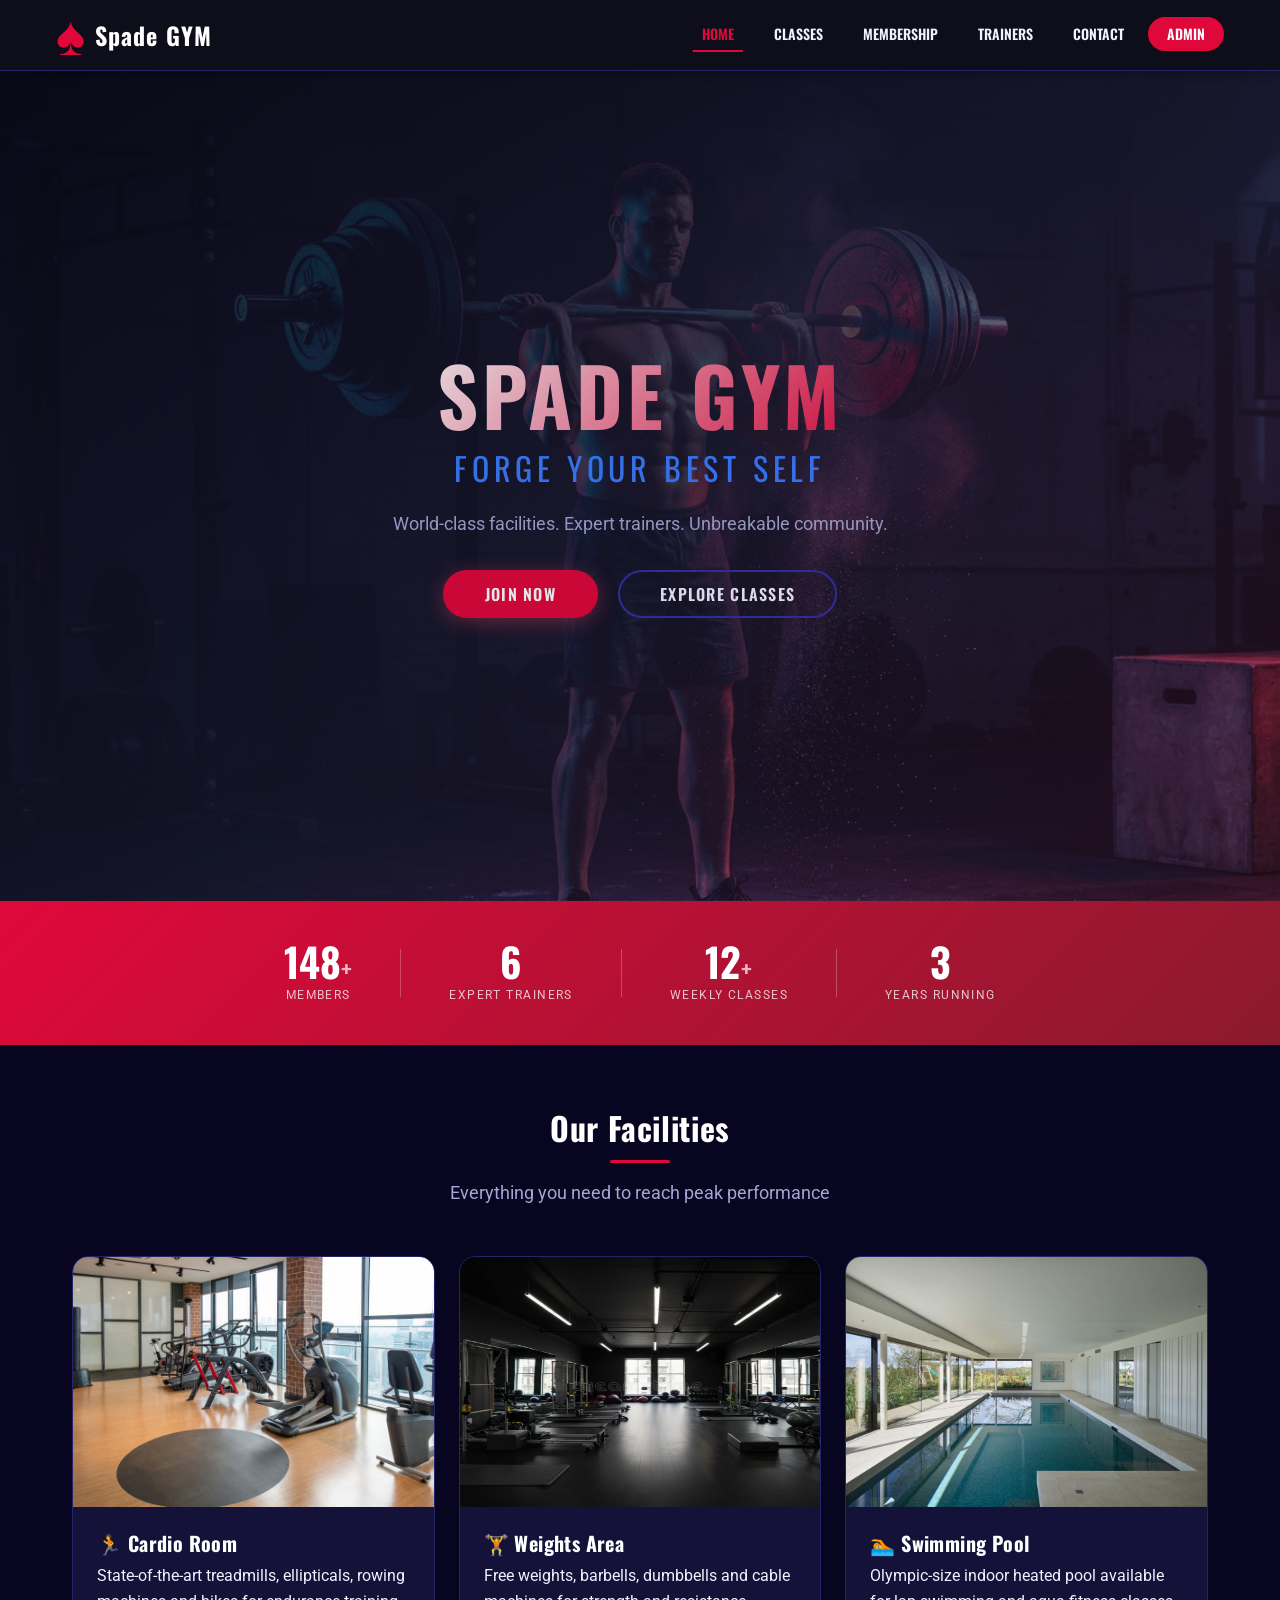
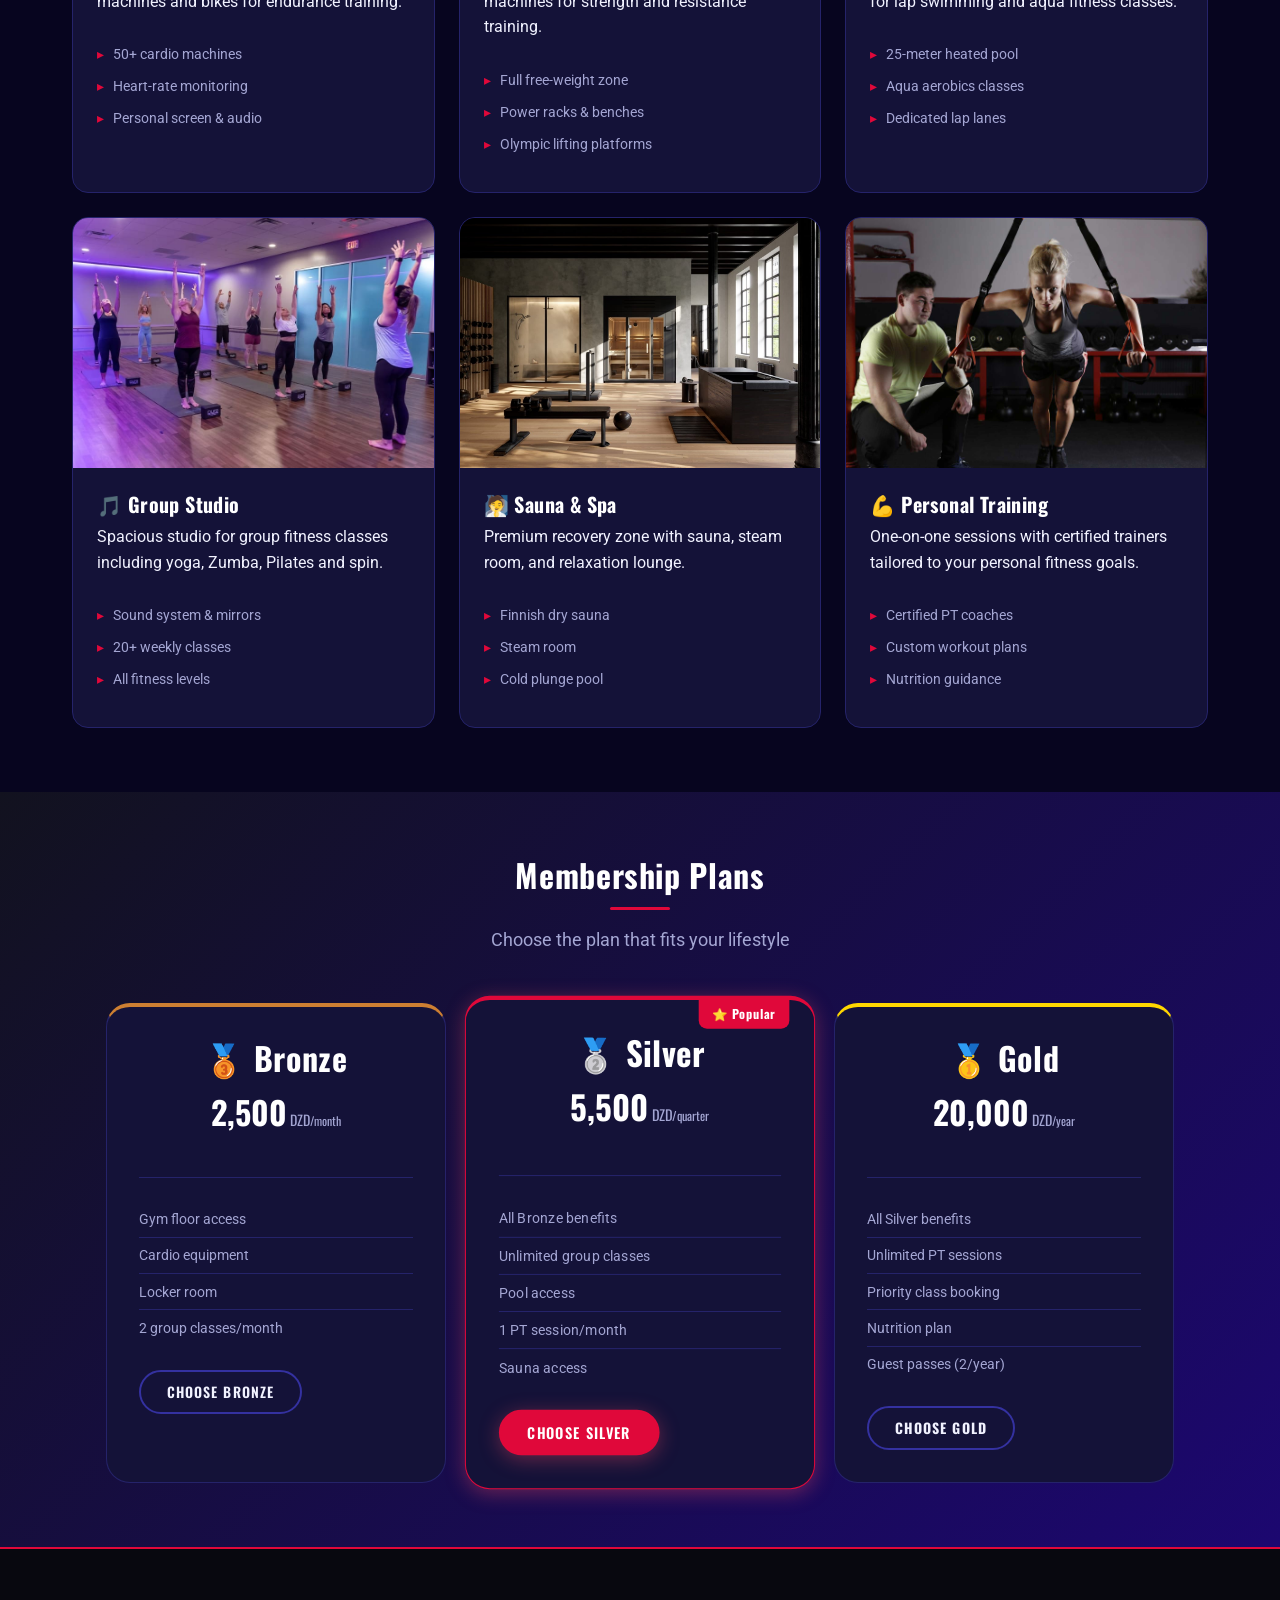
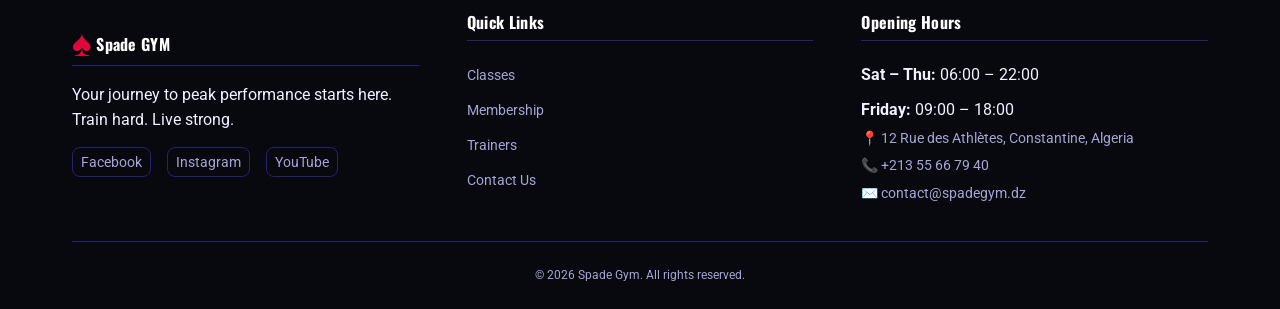
==== Spade Gym/index.html @ 7f44698b "Add files via upload" ====
<!DOCTYPE html>
<html lang="en">
<head>
  <meta charset="UTF-8" />
  <meta name="viewport" content="width=device-width, initial-scale=1.0" />
  <title>Spade Gym — Forge Your Best Self</title>
  <link rel="stylesheet" href="styles.css" />
  <link rel="preconnect" href="https://fonts.googleapis.com" />
  <link href="https://fonts.googleapis.com/css2?family=Oswald:wght@400;600;700&family=Roboto:wght@300;400;500&display=swap" rel="stylesheet" />
</head>
<body>

  <!-- ====== HEADER / NAVBAR ====== -->
  <header class="site-header">
    <nav class="navbar" aria-label="Main Navigation">
      <a href="index.html" class="nav-logo" id="namelogo">
        <span class="logo-icon" >	&#9824;</span> Spade GYM
      </a>
      <button class="hamburger" aria-label="Toggle menu" aria-expanded="false">
        <span></span><span></span><span></span>
      </button>
      <ul class="nav-links">
        <li><a href="index.html" class="nav-link active">Home</a></li>
        <li><a href="classes.html" class="nav-link">Classes</a></li>
        <li><a href="membership.html" class="nav-link">Membership</a></li>
        <li><a href="trainers.html" class="nav-link">Trainers</a></li>
        <li><a href="contact.html" class="nav-link">Contact</a></li>
        <li><a href="admin-login.html" class="nav-link nav-admin-btn">Admin</a></li>
      </ul>
    </nav>
  </header>

  <!-- ====== MAIN CONTENT ====== -->
  <main>

    <!-- HERO SECTION -->
    <section class="hero" aria-label="Hero Banner">
      <div class="hero-overlay"></div>
      <div class="hero-content">
        <h1 class="hero-title">Spade Gym</h1>
        <p class="hero-tagline">Forge Your Best Self</p>
        <p class="hero-sub">World-class facilities. Expert trainers. Unbreakable community.</p>
        <a href="membership.html" class="btn btn-accent btn-lg">Join Now</a>
        <a href="classes.html" class="btn btn-outline btn-lg">Explore Classes</a>
      </div>
    </section>

    <!-- STATS STRIP -->
    <section class="stats-strip" aria-label="Gym Statistics">
      <div class="stats-strip-inner">
        <div class="stat-pill"><span class="stat-num">148<span class="stat-plus">+</span></span><span class="stat-lbl">Members</span></div>
        <div class="stat-sep"></div>
        <div class="stat-pill"><span class="stat-num">6</span><span class="stat-lbl">Expert Trainers</span></div>
        <div class="stat-sep"></div>
        <div class="stat-pill"><span class="stat-num">12<span class="stat-plus">+</span></span><span class="stat-lbl">Weekly Classes</span></div>
        <div class="stat-sep"></div>
        <div class="stat-pill"><span class="stat-num">3</span><span class="stat-lbl">Years Running</span></div>
      </div>
    </section>

    <!-- FACILITIES SECTION -->
    <section class="section facilities-section" aria-labelledby="facilities-heading">
      <div class="container">
        <h2 id="facilities-heading" class="section-title">Our Facilities</h2>
        <p class="section-subtitle">Everything you need to reach peak performance</p>
        <div class="cards-grid">

          <article class="card facility-card">
            <figure class="card-img-wrap">
              <img src="imgs/cardio-room.jpg" alt="Cardio Room"  />
              <figcaption class="sr-only">Cardio Room</figcaption>
            </figure>   
            <div class="card-body">
              <h3 class="card-title">🏃 Cardio Room</h3>
              <p>State-of-the-art treadmills, ellipticals, rowing machines and bikes for endurance training.</p>
              <ul class="feature-list">
                <li>50+ cardio machines</li>
                <li>Heart-rate monitoring</li>
                <li>Personal screen &amp; audio</li>
              </ul>
            </div>
          </article>

          <article class="card facility-card">
            <figure class="card-img-wrap">
              <img src="imgs\weitgh-area.jpg" alt="Weights Area"  />
              <figcaption class="sr-only">Weights Area</figcaption>
            </figure>
            <div class="card-body">
              <h3 class="card-title">🏋️ Weights Area</h3>
              <p>Free weights, barbells, dumbbells and cable machines for strength and resistance training.</p>
              <ul class="feature-list">
                <li>Full free-weight zone</li>
                <li>Power racks &amp; benches</li>
                <li>Olympic lifting platforms</li>
              </ul>
            </div>
          </article>

          <article class="card facility-card">
            <figure class="card-img-wrap">
              <img src="imgs/swim-pool.jpg" alt="Swimming Pool"  />
              <figcaption class="sr-only">Swimming Pool</figcaption>
            </figure>
            <div class="card-body">
              <h3 class="card-title">🏊 Swimming Pool</h3>
              <p>Olympic-size indoor heated pool available for lap swimming and aqua fitness classes.</p>
              <ul class="feature-list">
                <li>25-meter heated pool</li>
                <li>Aqua aerobics classes</li>
                <li>Dedicated lap lanes</li>
              </ul>
            </div>
          </article>

          <article class="card facility-card">
            <figure class="card-img-wrap">
              <img src="imgs/group-studio.jpg" alt="Group Studio" />
              <figcaption class="sr-only">Group Studio</figcaption>
            </figure>
            <div class="card-body">
              <h3 class="card-title">🎵 Group Studio</h3>
              <p>Spacious studio for group fitness classes including yoga, Zumba, Pilates and spin.</p>
              <ul class="feature-list">
                <li>Sound system &amp; mirrors</li>
                <li>20+ weekly classes</li>
                <li>All fitness levels</li>
              </ul>
            </div>
          </article>      

          <article class="card facility-card">
            <figure class="card-img-wrap">
              <img src="imgs\sauna-spac.jpg" alt="Sauna and Spa"  />
              <figcaption class="sr-only">Sauna and Spa</figcaption>
            </figure>
            <div class="card-body">
              <h3 class="card-title">🧖 Sauna &amp; Spa</h3>
              <p>Premium recovery zone with sauna, steam room, and relaxation lounge.</p>
              <ul class="feature-list">
                <li>Finnish dry sauna</li>
                <li>Steam room</li>
                <li>Cold plunge pool</li>
              </ul>
            </div>
          </article>

          <article class="card facility-card">
            <figure class="card-img-wrap">
              <img src="imgs\personal-teaner.jpg" alt="Personal Training"  />
              <figcaption class="sr-only">Personal Training</figcaption>
            </figure>
            <div class="card-body">
              <h3 class="card-title">💪 Personal Training</h3>
              <p>One-on-one sessions with certified trainers tailored to your personal fitness goals.</p>
              <ul class="feature-list">
                <li>Certified PT coaches</li>
                <li>Custom workout plans</li>
                <li>Nutrition guidance</li>
              </ul>
            </div>
          </article>

        </div>
      </div>
    </section>

    <!-- MEMBERSHIP HIGHLIGHTS SECTION -->
    <section class="section membership-preview-section" aria-labelledby="plans-heading">
      <div class="container">
        <h2 id="plans-heading" class="section-title">Membership Plans</h2>
        <p class="section-subtitle">Choose the plan that fits your lifestyle</p>
        <div class="plans-grid">

          <article class="card plan-card plan-bronze">
            <div class="plan-header">
              <h3>🥉 Bronze</h3>
              <p class="plan-price"><span class="price-amount">2,500</span> DZD<span class="price-period">/month</span></p>
            </div>
            <ul class="plan-features">
              <li>Gym floor access</li>
              <li>Cardio equipment</li>
              <li>Locker room</li>
              <li>2 group classes/month</li>
            </ul>
            <a href="membership.html" class="btn btn-outline">Choose Bronze</a>
          </article>

          <article class="card plan-card plan-silver plan-recommended">
            <span class="recommended-badge">⭐ Popular</span>
            <div class="plan-header">
              <h3>🥈 Silver</h3>
              <p class="plan-price"><span class="price-amount">5,500</span> DZD<span class="price-period">/quarter</span></p>
            </div>
            <ul class="plan-features">
              <li>All Bronze benefits</li>
              <li>Unlimited group classes</li>
              <li>Pool access</li>
              <li>1 PT session/month</li>
              <li>Sauna access</li>
            </ul>
            <a href="membership.html" class="btn btn-accent">Choose Silver</a>
          </article>

          <article class="card plan-card plan-gold">
            <div class="plan-header">
              <h3>🥇 Gold</h3>
              <p class="plan-price"><span class="price-amount">20,000</span> DZD<span class="price-period">/year</span></p>
            </div>
            <ul class="plan-features">
              <li>All Silver benefits</li>
              <li>Unlimited PT sessions</li>
              <li>Priority class booking</li>
              <li>Nutrition plan</li>
              <li>Guest passes (2/year)</li>
            </ul>
            <a href="membership.html" class="btn btn-gold">Choose Gold</a>
          </article>

        </div>
      </div>
    </section>

  </main>

  <!-- ====== FOOTER ====== -->
  <footer class="site-footer">
    <div class="container">
      <div class="footer-grid">

        <div class="footer-col">
          <h4 class="footer-heading"><span class="logo-icon" id="footer-logo">	&#9824;</span> Spade GYM</h4>
          <p>Your journey to peak performance starts here. Train hard. Live strong.</p>
          <ul class="social-links">
            <li><a href="https://www.facebook.com/" >Facebook</a></li>
            <li><a href="https://www.instagram.com/">Instagram</a></li>
            <li><a href="https://www.youtube.com/" >YouTube</a></li>
          </ul>
        </div>

        <div class="footer-col">
          <h4 class="footer-heading">Quick Links</h4>
          <ul class="footer-links">
            <li><a href="classes.html">Classes</a></li>
            <li><a href="membership.html">Membership</a></li>
            <li><a href="trainers.html">Trainers</a></li>
            <li><a href="contact.html">Contact Us</a></li>
          </ul>
        </div>

        <div class="footer-col">
          <h4 class="footer-heading">Opening Hours</h4>
          <address>
            <ul class="hours-list">
              <li><strong>Sat – Thu:</strong> 06:00 – 22:00</li>
              <li><strong>Friday:</strong> 09:00 – 18:00</li>
            </ul>
              <p>📍 12 Rue des Athlètes, Constantine, Algeria</p>
              <p>📞 +213 55 66 79 40</p>
              <p>✉️ contact@spadegym.dz</p>
          </address>
        </div>

      </div>
      <div class="footer-bottom">
        <p>&copy; 2026 Spade Gym. All rights reserved. </p>
      </div>
    </div>
  </footer>

  <script src="nav.js"></script>
  
</body> 
</html>
---- Spade Gym/styles.css ----
/* ──────────────────────────────────────────────
   1. CSS CUSTOM PROPERTIES (Design System)
────────────────────────────────────────────── */
:root {
  /* Colors — Client Site */
  
  --primary:       #1C0770;   /* main gym identity */
  --accent:        #e0083a;   /* energy / action */
  --accent-2:      #3a7cff;   /* highlight / neon blue */
  --accent-hover:  #e01e55;

  --bg:            #07051f;
  --bg-alt:        #0e0b2f;

  --text:          #f1f2ff;
  --text-muted:    #a4a6d3;

  --card:          #141238;
  --card-hover:    #1b1950;

  --border:        #25236a;
  --border-light:  #3431a0;

  --white:         #ffffff;
  --black:         #000000;

  /* Colors — Admin Site */
  --admin-bg:            #f4f6fb;
  --admin-sidebar:       #0b017a;
  --admin-sidebar-hover: #1406a8;

  --admin-text:          #2a2f45;
  --admin-card:          #ffffff;

  --admin-border:        #e2e6f3;

  --admin-accent:        #3a6cff;   /* brand action */
  --admin-success:       #22c55e;
  --admin-danger:        #ef4444;
  --admin-warning:       #f59e0b;
  /* Typography */
  --font-heading:  'Oswald', sans-serif;
  --font-body:     'Roboto', sans-serif;

  --fs-xs:    0.75rem;    /* 12px */
  --fs-sm:    0.875rem;   /* 14px */
  --fs-base:  1rem;       /* 16px */
  --fs-md:    1.125rem;   /* 18px */
  --fs-lg:    1.25rem;    /* 20px */
  --fs-xl:    1.5rem;     /* 24px */
  --fs-2xl:   2rem;       /* 32px */
  --fs-3xl:   2.5rem;     /* 40px */
  --fs-4xl:   3.5rem;     /* 56px */
  --fs-hero:  5rem;       /* 80px */

  /* Spacing Scale (8px base) */
  --sp-1:  0.5rem;    /* 8px  */
  --sp-2:  1rem;      /* 16px */
  --sp-3:  1.5rem;    /* 24px */
  --sp-4:  2rem;      /* 32px */
  --sp-5:  3rem;      /* 48px */
  --sp-6:  4rem;      /* 64px */
  --sp-7:  5rem;      /* 80px */

  /* Layout */
  --max-width:        1200px;
  --navbar-height:    70px;
  --sidebar-width:    260px;
  --border-radius:    8px;
  --border-radius-lg: 16px;
  --border-radius-xl: 24px;
  --border-radius-full: 9999px;

  /* Shadows */
  --shadow-sm:  0 2px 8px rgba(0,0,0,0.3);
  --shadow-md:  0 4px 20px rgba(0,0,0,0.4);
  --shadow-lg:  0 8px 40px rgba(0,0,0,0.5);
  --shadow-accent: 0 4px 20px rgba(233,69,96,0.4);

  /* Transitions */
  --transition: all 0.3s ease;
  --transition-fast: all 0.15s ease;
}

/* ──────────────────────────────────────────────
   2. CSS RESET & BASE STYLES
────────────────────────────────────────────── */
*, *::before, *::after {
  box-sizing: border-box;
  margin: 0;
  padding: 0;
}

html {
  scroll-behavior: smooth;
  font-size: 16px;
}

body {
  font-family: var(--font-body);
  font-size: var(--fs-base);
  background-color: var(--bg);
  color: var(--text);
  line-height: 1.6;
  min-height: 100vh;
}

img {
  max-width: 100%;
  height: auto;
  display: block;
}

a {
  color: var(--accent);
  text-decoration: none;
  transition: var(--transition-fast);
}

a:hover {
  color: var(--accent-hover);
}

#namelogo:hover{
  color: var(--text);
}

ul {
  list-style: none;
}

h1, h2, h3, h4, h5, h6 {
  font-family: var(--font-heading);
  font-weight: 700;
  line-height: 1.2;
  color: var(--white);
  letter-spacing: 0.02em;
}

h1 { font-size: var(--fs-3xl); }
h2 { font-size: var(--fs-2xl); }
h3 { font-size: var(--fs-xl); }
h4 { font-size: var(--fs-lg); }

p {
  margin-bottom: var(--sp-2);
  color: var(--text);
}

.sr-only {
  position: absolute;
  width: 1px;
  height: 1px;
  padding: 0;
  margin: -1px;
  overflow: hidden;
  clip: rect(0,0,0,0);
  white-space: nowrap;
  border-width: 0;
}

/* ──────────────────────────────────────────────
   3. LAYOUT UTILITIES
────────────────────────────────────────────── */
.container {
  width: 100%;
  max-width: var(--max-width);
  margin: 0 auto;
  padding: 0 var(--sp-2);
}

.section {
  padding: var(--sp-6) 0;
}

.section-title {
  font-size: var(--fs-2xl);
  text-align: center;
  margin-bottom: var(--sp-2);
  position: relative;
  padding-bottom: var(--sp-2);
}

.section-title::after {
  content: '';
  position: absolute;
  bottom: 0;
  left: 50%;
  transform: translateX(-50%);
  width: 60px;
  height: 3px;
  background: var(--accent);
  border-radius: var(--border-radius-full);
}

.section-subtitle {
  text-align: center;
  color: var(--text-muted);
  font-size: var(--fs-md);
  margin-bottom: var(--sp-5);
}

/* 3-column grid → 2 tablet → 1 mobile */
.cards-grid {
  display: grid;
  grid-template-columns: repeat(3, 1fr);
  gap: var(--sp-3);
}

.plans-grid {
  display: flex;
  gap: var(--sp-3);
  justify-content: center;
  flex-wrap: wrap;
  align-items: stretch;
}

/* ──────────────────────────────────────────────
   4. NAVIGATION / HEADER
────────────────────────────────────────────── */
.site-header {
  position: sticky;
  top: 0;
  z-index: 1000;
  background: rgba(15, 15, 26, 0.97);
  backdrop-filter: blur(10px);
  border-bottom: 1px solid var(--border);
  box-shadow: var(--shadow-sm);
}

.navbar {
  display: flex;
  align-items: center;
  justify-content: space-between;
  height: var(--navbar-height);
  max-width: var(--max-width);
  margin: 0 auto;
  padding: 0 var(--sp-2);
}

.nav-logo {
  font-family: var(--font-heading);
  font-size: var(--fs-xl);
  font-weight: 700;
  color: var(--white);
  letter-spacing: 0.05em;
  display: flex;
  align-items: center;
  gap: var(--sp-1);
}


.logo-icon {
  color: var(--accent);
  font-size: 2.3em;
  position: relative;
  top: -5px;
}

#footer-logo {
  color: var(--accent);
  font-size: 2.3em;
  position: relative;
  top: +5px
}

.nav-links {
  display: flex;
  align-items: center;
  gap: var(--sp-1);
}

.nav-link {
  color: var(--text);
  font-family: var(--font-heading);
  font-size: var(--fs-sm);
  font-weight: 600;
  gap: 0.08em;
  text-transform: uppercase;
  padding: var(--sp-1) var(--sp-2);
  border-radius: var(--border-radius);
  position: relative;
  transition: var(--transition);
}

.nav-link::after {
  content: '';
  position: absolute;
  bottom: 0;
  left: 50%;
  transform: translateX(-50%);
  width: 0;
  height: 2px;
  background: var(--accent);
  transition: width 0.3s ease;
  border-radius: var(--border-radius-full);
}

.nav-link:hover,
.nav-link.active {
  color: var(--accent);
}

.nav-link:hover::after,
.nav-link.active::after {
  width: 80%;
}

.nav-admin-btn {
  background: var(--accent);
  color: var(--white) !important;
  border-radius: var(--border-radius-full);
  padding: 0.4rem 1.2rem;
}

.nav-admin-btn:hover {
  background: var(--accent-hover);
  color: var(--white) !important;
}

.nav-admin-btn::after { display: none; }

/* Hamburger (mobile) */
.hamburger {
  display: none;
  flex-direction: column;
  gap: 5px;
  background: none;
  border: none;
  cursor: pointer;
  padding: var(--sp-1);
}

.hamburger span {
  display: block;
  width: 24px;
  height: 2px;
  background: var(--white);
  border-radius: 2px;
  transition: var(--transition);
}

/* ──────────────────────────────────────────────
   5. BUTTONS
────────────────────────────────────────────── */
.btn {
  display: inline-block;
  font-family: var(--font-heading);
  font-size: var(--fs-sm);
  font-weight: 600;
  letter-spacing: 0.08em;
  text-transform: uppercase;
  padding: 0.6rem 1.6rem;
  border-radius: var(--border-radius-full);
  border: 2px solid transparent;
  cursor: pointer;
  transition: var(--transition);
  text-align: center;
  min-height: 44px;
  line-height: 1;
  display: inline-flex;
  align-items: center;
  justify-content: center;
}

.btn-lg { padding: 0.85rem 2.5rem; font-size: var(--fs-base); }
.btn-sm { padding: 0.4rem 1rem; font-size: var(--fs-xs); min-height: 36px; }
.btn-xs { padding: 0.25rem 0.75rem; font-size: var(--fs-xs); min-height: 30px; }
.btn-full { width: 100%; }

.btn-accent {
  background: var(--accent);
  color: var(--white);
  border-color: var(--accent);
  box-shadow: var(--shadow-accent);
}
.btn-accent:hover {
  background: var(--accent-hover);
  border-color: var(--accent-hover);
  transform: translateY(-2px);
  box-shadow: 0 6px 24px rgba(233,69,96,0.5);
  color: var(--white);
}

.btn-outline {
  background: transparent;
  color: var(--text);
  border-color: var(--border-light);
}
.btn-outline:hover {
  border-color: var(--accent);
  color: var(--accent);
  transform: translateY(-2px);
}

.btn-gold {
  background: transparent;
  color: var(--text);
  border-color: var(--border-light);
  font-weight: 700;
}
.btn-gold:hover {
  border-color: var(--accent);
  color: var(--accent);
  transform: translateY(-2px);
}

/* ──────────────────────────────────────────────
   6. HERO SECTION
────────────────────────────────────────────── */
.hero {
  position: relative;
  min-height: calc(100vh - var(--navbar-height));
  display: flex;
  align-items: center;
  justify-content: center;
  text-align: center;
  overflow: hidden;
  background-image: url('imgs/background-hero2.jpg');
  background-size: cover;
  background-position: center center;
  background-repeat: no-repeat;
  opacity: 0.9;
}

.hero-overlay {
  position: absolute;
  inset: 0;
  background: linear-gradient(
    135deg,
    rgba(10,10,21,0.92) 0%,
    rgba(26,26,46,0.80) 50%,
    rgba(233,69,96,0.15) 100%
  );
  z-index: 1;
}

.hero-content {
  position: relative;
  z-index: 2;
  max-width: 800px;
  padding: var(--sp-4);
}

.hero-title {
  font-size: var(--fs-hero);
  font-weight: 700;
  letter-spacing: 0.05em;
  text-transform: uppercase;
  background: linear-gradient(135deg, var(--white) 0%, var(--accent) 100%);
  -webkit-background-clip: text;
  -webkit-text-fill-color: transparent;
  background-clip: text;
  margin-bottom: var(--sp-1);
  line-height: 1;
}

.hero-tagline {
  font-family: var(--font-heading);
  font-size: var(--fs-2xl);
  color: var(--accent-2);
  letter-spacing: 0.15em;
  text-transform: uppercase;
  margin-bottom: var(--sp-2);
}

.hero-sub {
  font-size: var(--fs-md);
  color: var(--text-muted);
  margin-bottom: var(--sp-4);
}

.hero-content .btn {
  margin: 0 var(--sp-1);
}

/* ──────────────────────────────────────────────
   7. PAGE HERO (inner pages)
────────────────────────────────────────────── */
.page-hero {
  background: linear-gradient(135deg, var(--primary) 0%, #0d0d1f 100%);
  border-bottom: 2px solid var(--accent);
  padding: var(--sp-5) 0 var(--sp-4);
  text-align: center;
}

.page-hero h1 {
  font-size: var(--fs-3xl);
  color: var(--white);
  margin-bottom: var(--sp-2);
}

.page-hero p {
  font-size: var(--fs-md);
  color: var(--text-muted);
  max-width: 600px;
  margin: 0 auto;
}

/* ──────────────────────────────────────────────
   8. CARDS
────────────────────────────────────────────── */
.card {
  background: var(--card);
  border: 1px solid var(--border);
  border-radius: var(--border-radius-lg);
  overflow: hidden;
  transition: var(--transition);
}

.card:hover {
  transform: translateY(-6px);
  box-shadow: var(--shadow-lg);
  border-color: var(--accent);
}

.card-img-wrap {
  margin: 0;
  overflow: hidden;
}

.card-img-wrap img {
  width: 100%;
  transition: transform 0.4s ease;
  height: 250px;
  width: 500px;
}

.card:hover .card-img-wrap img {
  transform: scale(1.05);
}

.card-body {
  padding: var(--sp-3);
}

.card-title {
  font-size: var(--fs-lg);
  margin-bottom: var(--sp-1);
  color: var(--white);
}

/* ──────────────────────────────────────────────
   9. FEATURE LISTS
────────────────────────────────────────────── */
.feature-list {
  padding: var(--sp-1) 0;
}

.feature-list li {
  padding: 0.3rem 0;
  padding-left: var(--sp-2);
  position: relative;
  color: var(--text-muted);
  font-size: var(--fs-sm);
}

.feature-list li::before {
  content: '▸';
  color: var(--accent);
  position: absolute;
  left: 0;
}

/* ──────────────────────────────────────────────
   10. PLAN CARDS
────────────────────────────────────────────── */
.plan-card {
  flex: 1;
  min-width: 280px;
  max-width: 340px;
  padding: var(--sp-4);
  border-radius: var(--border-radius-xl);
  position: relative;
}

.plan-bronze { border-top: 4px solid #cd7f32; }
.plan-silver { border-top: 4px solid #aaa; }
.plan-gold   { border-top: 4px solid #ffd700; }

.plan-recommended {
  border-color: var(--accent);
  border-top: 4px solid var(--accent);
  transform: scale(1.03);
  box-shadow: var(--shadow-accent);
}

.recommended-badge {
  position: absolute;
  top: -1px;
  right: var(--sp-3);
  background: var(--accent);
  color: var(--white);
  font-size: var(--fs-xs);
  font-family: var(--font-heading);
  font-weight: 700;
  padding: 0.3rem 0.8rem;
  border-radius: 0 0 var(--border-radius) var(--border-radius);
  letter-spacing: 0.05em;
}

.plan-header {
  text-align: center;
  margin-bottom: var(--sp-3);
  padding-bottom: var(--sp-3);
  border-bottom: 1px solid var(--border);
}

.plan-header h3 {
  font-size: var(--fs-2xl);
  margin-bottom: var(--sp-1);
}

.plan-price {
  font-family: var(--font-heading);
  color: var(--text-muted);
  font-size: var(--fs-sm);
}

.price-amount {
  font-size: var(--fs-2xl);
  font-weight: 700;
  color: var(--white);
}

.price-period {
  font-size: var(--fs-xs);
}

.plan-features {
  margin-bottom: var(--sp-3);
}

.plan-features li {
  padding: 0.4rem 0;
  font-size: var(--fs-sm);
  border-bottom: 1px solid var(--border);
  color: var(--text-muted);
}

.plan-features li:last-child { border-bottom: none; }

.plan-details {
  display: grid;
  grid-template-columns: 1fr 2fr;
  gap: 0.4rem var(--sp-2);
  margin-bottom: var(--sp-3);
  font-size: var(--fs-sm);
}

.plan-details dt {
  color: var(--text-muted);
  font-weight: 500;
}

.plan-details dd {
  color: var(--text);
}

/* ──────────────────────────────────────────────
   11. BADGES
────────────────────────────────────────────── */
.badge {
  display: inline-block;
  padding: 0.2rem 0.7rem;
  border-radius: var(--border-radius-full);
  font-size: var(--fs-xs);
  font-family: var(--font-heading);
  font-weight: 600;
  letter-spacing: 0.05em;
  text-transform: uppercase;
}

.badge-beginner     { background: rgba(39,174,96,0.2); color: #27ae60; }
.badge-intermediate { background: rgba(243,156,18,0.2); color: #f39c12; }
.badge-advanced     { background: rgba(233,69,96,0.2); color: var(--accent); }
.badge-bronze       { background: rgba(205,127,50,0.2); color: #cd7f32; }
.badge-silver       { background: rgba(170,170,170,0.2); color: #aaa; }
.badge-gold         { background: rgba(245,166,35,0.2); color: var(--accent-2); }

/* ──────────────────────────────────────────────
   12. TABLES
────────────────────────────────────────────── */
.table-responsive {
  overflow-x: auto;
  border-radius: var(--border-radius);
  border: 1px solid var(--border);
}

.data-table {
  width: 100%;
  border-collapse: collapse;
  font-size: var(--fs-sm);
}

.data-table caption {
  caption-side: top;
  font-size: var(--fs-xs);
  color: var(--text-muted);
  text-align: left;
  padding: var(--sp-1) var(--sp-2);
  background: var(--bg-alt);
  border-bottom: 1px solid var(--border);
}

.data-table thead tr {
  background: var(--primary);
  border-bottom: 2px solid var(--accent);
}

.data-table th {
  padding: var(--sp-2);
  text-align: left;
  font-family: var(--font-heading);
  font-size: var(--fs-sm);
  color: var(--white);
  letter-spacing: 0.05em;
  white-space: nowrap;
}

.data-table td {
  padding: var(--sp-1) var(--sp-2);
  border-bottom: 1px solid var(--border);
  color: var(--text);
}

/* Striped rows */
.data-table tbody tr:nth-child(even) {
  background: var(--card);
}

/* Row hover */
.data-table tbody tr:hover {
  background: var(--card-hover);
  outline: 1px solid var(--accent);
}

.hours-table {
  font-size: var(--fs-sm);
}

/* ──────────────────────────────────────────────
   13. FORMS
────────────────────────────────────────────── */
.membership-form,
.contact-form,
.admin-form {
  display: flex;
  flex-direction: column;
  gap: var(--sp-3);
}

fieldset {
  border: 1px solid var(--border);
  border-radius: var(--border-radius-lg);
  padding: var(--sp-3);
  background: var(--card);
}

legend {
  font-family: var(--font-heading);
  font-size: var(--fs-base);
  font-weight: 600;
  color: var(--accent);
  padding: 0 var(--sp-1);
  letter-spacing: 0.05em;
  text-transform: uppercase;
}

.form-row {
  display: grid;
  grid-template-columns: 1fr 1fr;
  gap: var(--sp-2);
}

.form-group {
  display: flex;
  flex-direction: column;
  gap: 0.4rem;
}

label {
  font-size: var(--fs-sm);
  font-weight: 500;
  color: var(--text);
}

.required { color: var(--accent); }

input[type="text"],
input[type="email"],
input[type="tel"],
input[type="date"],
input[type="password"],
input[type="number"],
select,
textarea {
  width: 100%;
  padding: 0.75rem 1rem;
  background: var(--bg);
  border: 1px solid var(--border-light);
  border-radius: var(--border-radius);
  color: var(--text);
  font-family: var(--font-body);
  font-size: var(--fs-sm);
  transition: var(--transition);
  min-height: 44px;
}

input::placeholder,
textarea::placeholder {
  color: var(--text-muted);
}

input:focus,
select:focus,
textarea:focus {
  outline: none;
  border-color: var(--accent);
  box-shadow: 0 0 0 3px rgba(233,69,96,0.2);
  background: var(--card);
}

input:disabled,
select:disabled,
button:disabled {
  opacity: 0.5;
  cursor: not-allowed;
}

textarea {
  resize: vertical;
  min-height: 120px;
}

select {
  cursor: pointer;
  appearance: none;
  background-image: url("data:image/svg+xml,%3Csvg xmlns='http://www.w3.org/2000/svg' width='12' height='12' viewBox='0 0 12 12'%3E%3Cpath fill='%23e0e0e0' d='M6 8L1 3h10z'/%3E%3C/svg%3E");
  background-repeat: no-repeat;
  background-position: right 1rem center;
  padding-right: 2.5rem;
}

/* Radio buttons */
.radio-group {
  display: flex;
  flex-direction: column;
  gap: var(--sp-1);
}

.radio-label {
  display: flex;
  align-items: center;
  gap: var(--sp-2);
  cursor: pointer;
  padding: var(--sp-2);
  border: 1px solid var(--border);
  border-radius: var(--border-radius);
  transition: var(--transition);
  font-size: var(--fs-sm);
}

.radio-label:hover {
  border-color: var(--accent);
  background: rgba(233,69,96,0.05);
}

.radio-label input[type="radio"] {
  width: 18px;
  height: 18px;
  accent-color: var(--accent);
  min-height: unset;
}

/* Checkboxes */
.checkbox-group { }

.checkbox-label {
  display: flex;
  align-items: center;
  gap: var(--sp-2);
  cursor: pointer;
  font-size: var(--fs-sm);
}

.checkbox-label input[type="checkbox"] {
  width: 18px;
  height: 18px;
  accent-color: var(--accent);
  min-height: unset;
  flex-shrink: 0;
}

.form-submit {
  display: flex;
  gap: var(--sp-2);
  flex-wrap: wrap;
}

/* ──────────────────────────────────────────────
   14. FILTER BAR
────────────────────────────────────────────── */
.filter-section {
  padding: var(--sp-3) 0;
  background: var(--bg-alt);
  border-bottom: 1px solid var(--border);
}

.filter-bar {
  display: flex;
  flex-direction: column;
  gap: var(--sp-2);
}

.filter-note {
  color: var(--text-muted);
  font-size: var(--fs-sm);
  font-style: italic;
}

.filter-placeholder-controls {
  display: flex;
  gap: var(--sp-1);
  flex-wrap: wrap;
  align-items: center;
}

.filter-placeholder-controls select {
  min-width: 160px;
  min-height: 36px;
  padding: 0.3rem 0.8rem;
}

/* ──────────────────────────────────────────────
   15. TRAINER CARDS
────────────────────────────────────────────── */
.trainers-grid {
  grid-template-columns: repeat(3, 1fr);
}

.trainer-card {
  text-align: center;
}

.trainer-link {
  display: block;
  color: inherit;
  padding: var(--sp-3);
}

.trainer-link:hover { color: inherit; }

.trainer-figure {
  margin: 0 auto var(--sp-2);
  display: inline-block;
}

.trainer-photo {
  width: 130px;
  height: 130px;
  border-radius: 50%;
  object-fit: cover;
  border: 3px solid var(--accent);
  margin: 0 auto;
  transition: var(--transition);
}

.trainer-card:hover .trainer-photo {
  border-color: var(--accent-2);
  transform: scale(1.05);
}

.trainer-name {
  font-family: var(--font-heading);
  font-size: var(--fs-lg);
  color: var(--white);
  margin-top: var(--sp-1);
}

.trainer-specialty {
  color: var(--accent);
  font-weight: 500;
  font-size: var(--fs-sm);
  margin-bottom: 0.3rem;
}

.trainer-exp {
  color: var(--text-muted);
  font-size: var(--fs-xs);
  margin-bottom: var(--sp-1);
}

.trainer-bio {
  font-size: var(--fs-sm);
  color: var(--text-muted);
  text-align: left;
  margin-bottom: var(--sp-1);
}

.trainer-contact {
  font-style: normal;
  margin-bottom: var(--sp-2);
}

.trainer-contact a {
  font-size: var(--fs-xs);
  color: var(--accent);
}

/* ──────────────────────────────────────────────
   16. RECRUITMENT BANNER
────────────────────────────────────────────── */
.work-with-us {
  background: linear-gradient(135deg, var(--primary), #0d0d1f);
}

.recruitment-banner {
  display: flex;
  gap: var(--sp-5);
  align-items: center;
  background: var(--card);
  border: 1px solid var(--border);
  border-radius: var(--border-radius-xl);
  overflow: hidden;
  padding: var(--sp-5);
}

.recruitment-text {
  flex: 1;
}

.recruitment-text h2 {
  margin-bottom: var(--sp-2);
}

.recruitment-text p {
  margin-bottom: var(--sp-3);
}

.recruitment-img {
  flex-shrink: 0;
  margin: 0;
  border-radius: var(--border-radius-lg);
  overflow: hidden;
}

/* ──────────────────────────────────────────────
   17. CONTACT PAGE
────────────────────────────────────────────── */
.contact-layout {
  display: grid;
  grid-template-columns: 1fr 1fr;
  gap: var(--sp-5);
  align-items: start;
}

.contact-form-col h3,
.contact-info-col h3 {
  font-size: var(--fs-xl);
  margin-bottom: var(--sp-3);
  padding-bottom: var(--sp-2);
  border-bottom: 2px solid var(--accent);
}

.contact-form {
  background: var(--card);
  border: 1px solid var(--border);
  border-radius: var(--border-radius-xl);
  padding: var(--sp-4);
}

.gym-address {
  font-style: normal;
  display: flex;
  flex-direction: column;
  gap: var(--sp-2);
  margin-bottom: var(--sp-3);
}

.contact-detail {
  display: flex;
  gap: var(--sp-2);
  align-items: flex-start;
}

.contact-icon {
  font-size: var(--fs-xl);
  flex-shrink: 0;
  width: 40px;
}

.contact-detail strong {
  display: block;
  font-size: var(--fs-sm);
  margin-bottom: 0.2rem;
  color: var(--accent);
}

.contact-detail p {
  margin: 0;
  font-size: var(--fs-sm);
  color: var(--text-muted);
}

.map-placeholder {
  position: relative;
  border-radius: var(--border-radius);
  overflow: hidden;
  border: 1px solid var(--border);
  margin-bottom: var(--sp-3);
  background: var(--card);
}

.map-placeholder iframe {
  width: 100%;
  height: 220px;
  border: 0;
  background: var(--card);
}

.map-note {
  text-align: center;
  font-size: var(--fs-xs);
  color: var(--text-muted);
  padding: var(--sp-1);
  background: var(--bg-alt);
  margin: 0;
}

.hours-section h4 {
  font-size: var(--fs-lg);
  margin-bottom: var(--sp-2);
}

/* ──────────────────────────────────────────────
   18. PAYMENT METHODS
────────────────────────────────────────────── */
.payment-section {
  background: var(--bg-alt);
  padding: var(--sp-5) 0;
}

.payment-methods {
  display: flex;
  justify-content: center;
  gap: var(--sp-4);
  flex-wrap: wrap;
}

.payment-methods figure {
  text-align: center;
  margin: 0;
}

.payment-methods img {
  border-radius: var(--border-radius);
  border: 1px solid var(--border);
  margin-bottom: var(--sp-1);
  transition: var(--transition);
}

.payment-methods img:hover {
  border-color: var(--accent);
  transform: translateY(-2px);
}

.payment-methods figcaption {
  font-size: var(--fs-xs);
  color: var(--text-muted);
}

#cib-card{
  zoom:4;
  height: 50px;
  width: 80px;;
}

/* ──────────────────────────────────────────────
   19. MEMBERSHIP PREVIEW (index.html)
────────────────────────────────────────────── */
.membership-preview-section {
  background: linear-gradient(135deg, #12121f 0%, var(--primary) 100%);
}

/* ──────────────────────────────────────────────
   20. ALERTS
────────────────────────────────────────────── */
.alert {
  padding: var(--sp-2) var(--sp-3);
  border-radius: var(--border-radius);
  font-size: var(--fs-sm);
  margin-bottom: var(--sp-2);
}

.alert-error {
  background: rgba(231,76,60,0.15);
  border: 1px solid rgba(231,76,60,0.4);
  color: #e74c3c;
}

.alert-success {
  background: rgba(39,174,96,0.15);
  border: 1px solid rgba(39,174,96,0.4);
  color: #27ae60;
}

/* ──────────────────────────────────────────────
   21. FOOTER
────────────────────────────────────────────── */
.site-footer {
  background: #08080f;
  border-top: 2px solid var(--accent);
  padding: var(--sp-6) 0 var(--sp-3);
}

.footer-grid {
  display: flex;
  gap: var(--sp-5);
  flex-wrap: wrap;
  margin-bottom: var(--sp-4);
}

.footer-col {
  flex: 1;
  min-width: 200px;
}

.footer-heading {
  font-size: var(--fs-base);
  color: var(--white);
  margin-bottom: var(--sp-2);
  padding-bottom: var(--sp-1);
  border-bottom: 1px solid var(--border);
}

.footer-links li,
.hours-list li {
  padding: 0.3rem 0;
}

.footer-links a {
  color: var(--text-muted);
  font-size: var(--fs-sm);
  transition: var(--transition-fast);
}

.footer-links a:hover {
  color: var(--accent);
  padding-left: var(--sp-1);
}

.social-links {
  display: flex;
  gap: var(--sp-2);
  margin-top: var(--sp-2);
}

.social-links a {
  color: var(--text-muted);
  font-size: var(--fs-sm);
  padding: 0.4rem var(--sp-1);
  border: 1px solid var(--border);
  border-radius: var(--border-radius);
  transition: var(--transition);
}

.social-links a:hover {
  border-color: var(--accent);
  color: var(--accent);
}

.footer-col address {
  font-style: normal;
}

.footer-col address p {
  font-size: var(--fs-sm);
  color: var(--text-muted);
  margin-bottom: 0.3rem;
}

.footer-bottom {
  text-align: center;
  padding-top: var(--sp-3);
  border-top: 1px solid var(--border);
}

.footer-bottom p {
  font-size: var(--fs-xs);
  color: var(--text-muted);
  margin: 0;
}

/* ── 22. STATS STRIP ─────────────────────────────────────── */
.stats-strip{
  background:linear-gradient(135deg,var(--accent) 0%,#8b1a2e 100%);
  padding:var(--sp-4) 0
}
.stats-strip-inner{
  max-width:var(--max-width);margin:0 auto;padding:0 var(--sp-3);
  display:flex;align-items:center;justify-content:center;gap:0;flex-wrap:wrap
}
.stat-pill{
  display:flex;flex-direction:column;align-items:center;
  padding:var(--sp-1) var(--sp-5)
}
.stat-num{
  font-family:var(--font-heading);font-size:var(--fs-3xl);
  font-weight:700;color:var(--white);line-height:1
}
.stat-plus{color:rgba(255,255,255,.7);font-size:var(--fs-xl)}
.stat-lbl{font-size:var(--fs-xs);color:rgba(255,255,255,.75);letter-spacing:.12em;text-transform:uppercase;margin-top:.3rem}
.stat-sep{width:1px;height:48px;background:rgba(255,255,255,.25);flex-shrink:0}

/* ──────────────────────────────────────────────
   23. ADMIN LOGIN PAGE
────────────────────────────────────────────── */
.admin-body {
  background: var(--admin-bg);
  color: var(--admin-text);
}

.admin-login-page {
  display: flex;
  align-items: center;
  justify-content: center;
  min-height: 100vh;
  background: linear-gradient(135deg, #0f0f1a 0%, #1a1a2e 100%);
}

.login-main {
  width: 100%;
  display: flex;
  align-items: center;
  justify-content: center;
  padding: var(--sp-3);
}

.login-card {
  background: var(--card);
  border: 1px solid var(--border);
  border-radius: var(--border-radius-xl);
  padding: var(--sp-5) var(--sp-5);
  width: 100%;
  max-width: 420px;
  box-shadow: var(--shadow-lg);
}

.login-logo {
  text-align: center;
  margin-bottom: var(--sp-4);
}

.login-subtitle {
  font-size: var(--fs-sm);
  color: var(--text-muted);
  margin-top: 0.5rem;
  margin-bottom: 0;
}

.login-form {
  display: flex;
  flex-direction: column;
  gap: var(--sp-2);
  margin-bottom: var(--sp-3);
}

.login-footer-links {
  display: flex;
  justify-content: space-between;
  font-size: var(--fs-xs);
  color: var(--text-muted);
}

.login-footer-links a {
  color: var(--text-muted);
  font-size: var(--fs-xs);
}

.login-footer-links a:hover { color: var(--accent); }

/* ──────────────────────────────────────────────
   24. ADMIN LAYOUT (dashboard, plans, classes)
────────────────────────────────────────────── */
.admin-layout {
  display: flex;
  min-height: 100vh;
  background: var(--admin-bg);
}

/* SIDEBAR */
.admin-sidebar {
  width: var(--sidebar-width);
  background: var(--admin-sidebar);
  color: var(--white);
  display: flex;
  flex-direction: column;
  position: fixed;
  top: 0;
  left: 0;
  height: 100vh;
  z-index: 900;
  overflow-y: auto;
  box-shadow: 2px 0 12px rgba(0,0,0,0.3);
  flex-shrink: 0;
}

.sidebar-header {
  display: flex;
  align-items: center;
  gap: var(--sp-1);
  padding: var(--sp-3) var(--sp-2);
  background: #161f2c;
  border-bottom: 1px solid rgba(255,255,255,0.1);
  flex-shrink: 0;
}

.sidebar-brand {
  font-family: var(--font-heading);
  font-size: var(--fs-xl);
  font-weight: 700;
  color: var(--white);
  letter-spacing: 0.05em;
}

.sidebar-label {
  background: var(--accent);
  color: var(--white);
  font-size: var(--fs-xs);
  padding: 0.15rem 0.5rem;
  border-radius: var(--border-radius-full);
  font-weight: 600;
  letter-spacing: 0.05em;
}

.sidebar-nav {
  flex: 1;
  padding: var(--sp-2) 0;
}

.sidebar-link {
  display: flex;
  align-items: center;
  justify-content: space-between;
  padding: 0.75rem var(--sp-3);
  color: rgba(255,255,255,0.7);
  font-size: var(--fs-sm);
  font-weight: 500;
  transition: var(--transition-fast);
  border-left: 3px solid transparent;
}

.sidebar-link:hover {
  background: var(--admin-sidebar-hover);
  color: var(--white);
  border-left-color: var(--accent);
}

.sidebar-link.active {
  background: var(--admin-sidebar-hover);
  color: var(--white);
  border-left-color: var(--accent);
  font-weight: 600;
}

.badge-count {
  background: var(--accent);
  color: var(--white);
  font-size: var(--fs-xs);
  padding: 0.1rem 0.5rem;
  border-radius: var(--border-radius-full);
  min-width: 20px;
  text-align: center;
}

.sidebar-footer {
  padding: var(--sp-2) 0;
  border-top: 1px solid rgba(255,255,255,0.1);
  flex-shrink: 0;
}

.sidebar-logout { color: rgba(231,76,60,0.8) !important; }
.sidebar-logout:hover { color: #e74c3c !important; background: rgba(231,76,60,0.1) !important; border-left-color: #e74c3c !important; }

/* ADMIN MAIN */
.admin-main {
  margin-left: var(--sidebar-width);
  flex: 1;
  min-height: 100vh;
  background: var(--admin-bg);
  overflow-x: hidden;
}

/* TOPBAR */
.admin-topbar {
  display: flex;
  align-items: center;
  gap: var(--sp-2);
  padding: 0 var(--sp-4);
  height: 64px;
  background: var(--admin-card);
  border-bottom: 1px solid var(--admin-border);
  position: sticky;
  top: 0;
  z-index: 800;
  box-shadow: var(--shadow-sm);
}

.admin-page-title {
  font-size: var(--fs-xl);
  color: var(--admin-text);
  flex: 1;
}

.admin-topbar-right {
  display: flex;
  align-items: center;
  gap: var(--sp-2);
}

.admin-user-info {
  font-size: var(--fs-sm);
  color: #5a6a7e;
  padding: 0.4rem var(--sp-2);
  background: var(--admin-bg);
  border-radius: var(--border-radius-full);
  border: 1px solid var(--admin-border);
}

.admin-menu-toggle {
  display: none;
  background: none;
  border: none;
  font-size: var(--fs-xl);
  cursor: pointer;
  color: var(--admin-text);
  min-height: 44px;
  min-width: 44px;
}

/* ADMIN SECTIONS */
.admin-section {
  padding: var(--sp-4);
}

.admin-section-title {
  font-size: var(--fs-lg);
  color: var(--admin-text);
  margin-bottom: var(--sp-3);
  font-family: var(--font-heading);
  font-weight: 600;
}

/* STATS CARDS */
.stats-grid {
  display: grid;
  grid-template-columns: repeat(4, 1fr);
  gap: var(--sp-2);
}

.stat-card {
  background: var(--admin-card);
  border-radius: var(--border-radius-lg);
  padding: var(--sp-3);
  border-top: 4px solid;
  box-shadow: 0 2px 8px rgba(0,0,0,0.08);
  display: flex;
  gap: var(--sp-2);
  align-items: center;
  transition: var(--transition);
}

.stat-card:hover {
  transform: translateY(-3px);
  box-shadow: 0 6px 20px rgba(0,0,0,0.12);
}

.stat-blue    { border-top-color: #3498db; }
.stat-green   { border-top-color: #27ae60; }
.stat-orange  { border-top-color: #f39c12; }
.stat-red     { border-top-color: #e74c3c; }

.stat-icon {
  font-size: var(--fs-2xl);
  flex-shrink: 0;
}

.stat-info {
  display: flex;
  flex-direction: column;
}

.stat-number {
  font-family: var(--font-heading);
  font-size: var(--fs-2xl);
  font-weight: 700;
  color: var(--admin-text);
  line-height: 1;
}

.stat-label {
  font-size: var(--fs-xs);
  color: #7f8c8d;
  margin-top: 0.3rem;
}

/* ADMIN CARDS */
.admin-card {
  background: var(--admin-card);
  border: 1px solid var(--admin-border);
  border-radius: var(--border-radius-lg);
  overflow: hidden;
  box-shadow: 0 2px 8px rgba(0,0,0,0.06);
}

.admin-card-header {
  display: flex;
  align-items: center;
  justify-content: space-between;
  padding: var(--sp-2) var(--sp-3);
  background: #f8f9fa;
  border-bottom: 1px solid var(--admin-border);
  font-weight: 600;
  color: var(--admin-text);
  font-size: var(--fs-sm);
}

/* ADMIN TABLE */
.admin-table {
  width: 100%;
  border-collapse: collapse;
  font-size: var(--fs-sm);
}

.admin-table thead tr {
  background: #2c3e50;
}

.admin-table th {
  padding: var(--sp-2) var(--sp-2);
  text-align: left;
  color: var(--white);
  font-family: var(--font-heading);
  font-size: var(--fs-xs);
  letter-spacing: 0.08em;
  text-transform: uppercase;
  font-weight: 600;
  white-space: nowrap;
}

.admin-table td {
  padding: var(--sp-1) var(--sp-2);
  border-bottom: 1px solid var(--admin-border);
  color: var(--admin-text);
}

.admin-table tbody tr:nth-child(even) {
  background: #f8f9fa;
}

.admin-table tbody tr:hover {
  background: #eef2ff;
}

/* ADMIN FORM */
.admin-form {
  padding: var(--sp-4);
}

.admin-form fieldset {
  border: 1px solid var(--admin-border);
  background: transparent;
}

.admin-form legend {
  color: var(--admin-accent);
}

.admin-form input,
.admin-form select,
.admin-form textarea {
  background: var(--white);
  border: 1px solid var(--admin-border);
  color: var(--admin-text);
}

.admin-form input:focus,
.admin-form select:focus,
.admin-form textarea:focus {
  border-color: var(--admin-accent);
  box-shadow: 0 0 0 3px rgba(52,152,219,0.2);
  background: var(--white);
}

.admin-form label {
  color: var(--admin-text);
}

/* Admin buttons */
.btn-edit {
  background: var(--admin-accent);
  color: var(--white);
  border: none;
  border-radius: var(--border-radius);
}

.btn-edit:hover {
  background: #2980b9;
  color: var(--white);
}

.btn-delete {
  background: var(--admin-danger);
  color: var(--white);
  border: none;
  border-radius: var(--border-radius);
}

.btn-delete:hover {
  background: #c0392b;
  color: var(--white);
}

.btn-outline-admin {
  background: transparent;
  color: var(--admin-text);
  border: 1px solid var(--admin-border);
  border-radius: var(--border-radius-full);
}

.btn-outline-admin:hover {
  border-color: var(--admin-accent);
  color: var(--admin-accent);
}


/* ================================================================
   RESPONSIVE DESIGN — MOBILE FIRST
   Breakpoints:
     Mobile  : < 768px    (default)
     Tablet  : 768px–1023px
     Desktop : ≥ 1024px
================================================================ */

/* ──────────────────────────────────────────────
   TABLET — 768px and up
────────────────────────────────────────────── */
@media (min-width: 768px) {

  h1 { font-size: var(--fs-3xl); }
  h2 { font-size: var(--fs-2xl); }

  .hero-title { font-size: var(--fs-hero); }

  .cards-grid {
    grid-template-columns: repeat(2, 1fr);
  }

  .trainers-grid {
    grid-template-columns: repeat(2, 1fr);
  }

  .plans-grid {
    flex-wrap: nowrap;
  }

  .stats-grid {
    grid-template-columns: repeat(2, 1fr);
  }

  .contact-layout {
    grid-template-columns: 1fr 1fr;
  }

  .footer-grid {
    flex-wrap: nowrap;
  }
  .admin-body input, .admin-body select  
  { background: white; 
    border: 1px solid var(--admin-border); 
    color: var(--admin-text); }
  .admin-body input:focus
  { border-color: var(--admin-accent); }
}

/* ──────────────────────────────────────────────
   DESKTOP — 1024px and up
────────────────────────────────────────────── */
@media (min-width: 1024px) {

  h1 { font-size: var(--fs-4xl); }
  h2 { font-size: var(--fs-3xl); }
  h3 { font-size: var(--fs-2xl); }

  .hero-title { font-size: var(--fs-hero); }

  .cards-grid {
    grid-template-columns: repeat(3, 1fr);
  }

  .trainers-grid {
    grid-template-columns: repeat(3, 1fr);
  }

  .stats-grid {
    grid-template-columns: repeat(4, 1fr);
  }

  .container {
    padding: 0 var(--sp-4);
  }
}

/* ──────────────────────────────────────────────
   MOBILE ONLY — below 768px
────────────────────────────────────────────── */
@media (max-width: 767px) {

  /* Nav */
  .hamburger {
    display: flex;
  }

  .nav-links {
    display: none;
    position: absolute;
    top: var(--navbar-height);
    left: 0;
    right: 0;
    flex-direction: column;
    background: rgba(10,10,20,0.98);
    border-top: 1px solid var(--border);
    padding: var(--sp-2) 0;
    z-index: 999;
    box-shadow: var(--shadow-md);
  }

  .nav-links.open {
    display: flex;
  }

  .nav-link {
    padding: var(--sp-2) var(--sp-3);
    border-radius: 0;
    font-size: var(--fs-base);
  }

  .nav-admin-btn {
    margin: var(--sp-1) var(--sp-3);
    border-radius: var(--border-radius-full);
  }

  /* Hero */
  .hero { min-height: 80vh; }
  .hero-title { font-size: 2.5rem; }
  .hero-tagline { font-size: var(--fs-lg); }
  .hero-content .btn { display: block; margin: var(--sp-1) auto; width: fit-content; }

  /* Sections */
  .section { padding: var(--sp-4) 0; }
  .cards-grid { grid-template-columns: 1fr; }
  .trainers-grid { grid-template-columns: 1fr; }

  /* Plans */
  .plans-grid { flex-direction: column; align-items: center; }
  .plan-card { max-width: 100%; min-width: unset; width: 100%; }
  .plan-recommended { transform: none; }

  /* Forms */
  .form-row { grid-template-columns: 1fr; }
  .form-submit { flex-direction: column; }

  /* Contact */
  .contact-layout { grid-template-columns: 1fr; }

  /* Recruitment */
  .recruitment-banner { flex-direction: column; padding: var(--sp-3); }
  .recruitment-img { display: none; }

  /* Stats */
  .stats-grid { grid-template-columns: 1fr; }

  /* Admin sidebar collapses to top on mobile */
  .admin-sidebar {
    width: 100%;
    height: auto;
    position: relative;
    flex-direction: row;
    flex-wrap: wrap;
    overflow: visible;
  }

  .sidebar-nav {
    display: none;
    width: 100%;
    background: var(--admin-sidebar);
  }

  .sidebar-nav.open {
    display: block;
  }

  .admin-main {
    margin-left: 0;
  }

  .admin-menu-toggle {
    display: block;
  }

  .admin-topbar {
    position: relative;
  }

  .footer-grid { flex-direction: column; gap: var(--sp-3); }
  .footer-col { min-width: unset; }
}
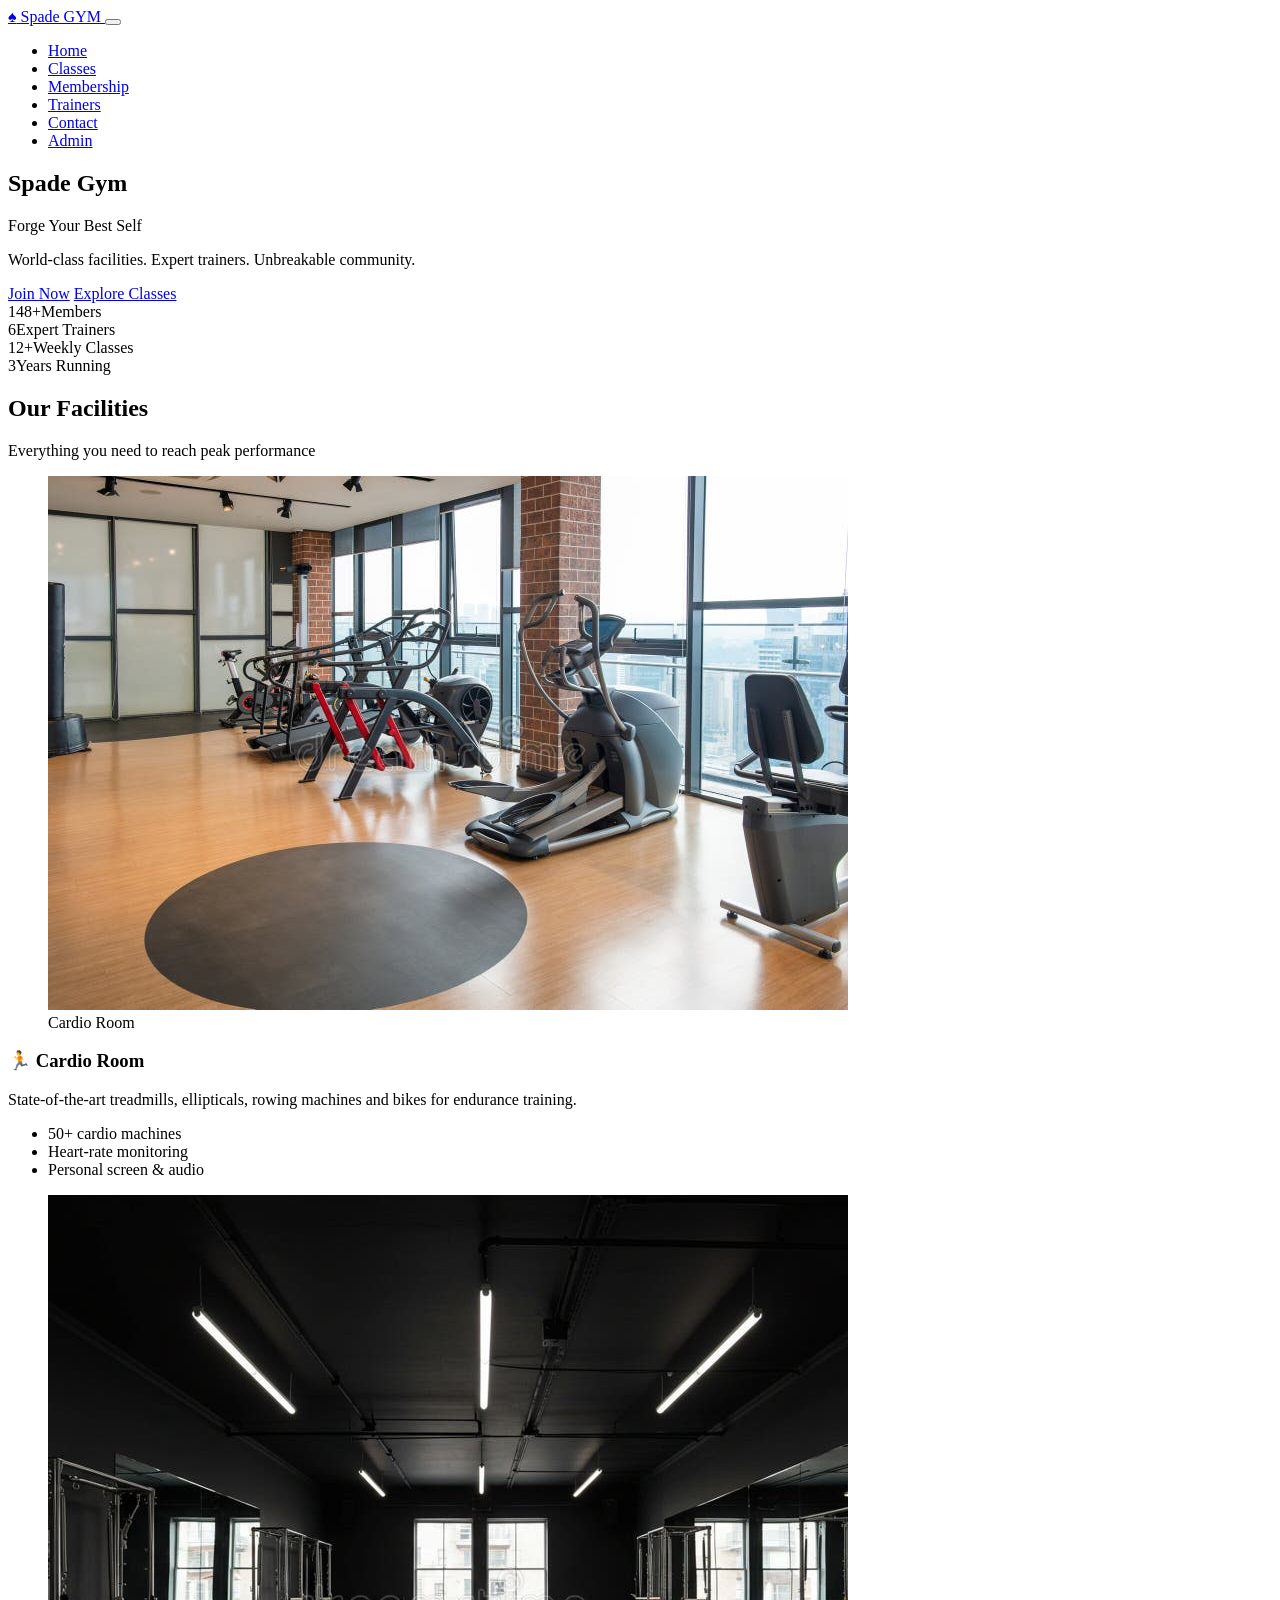
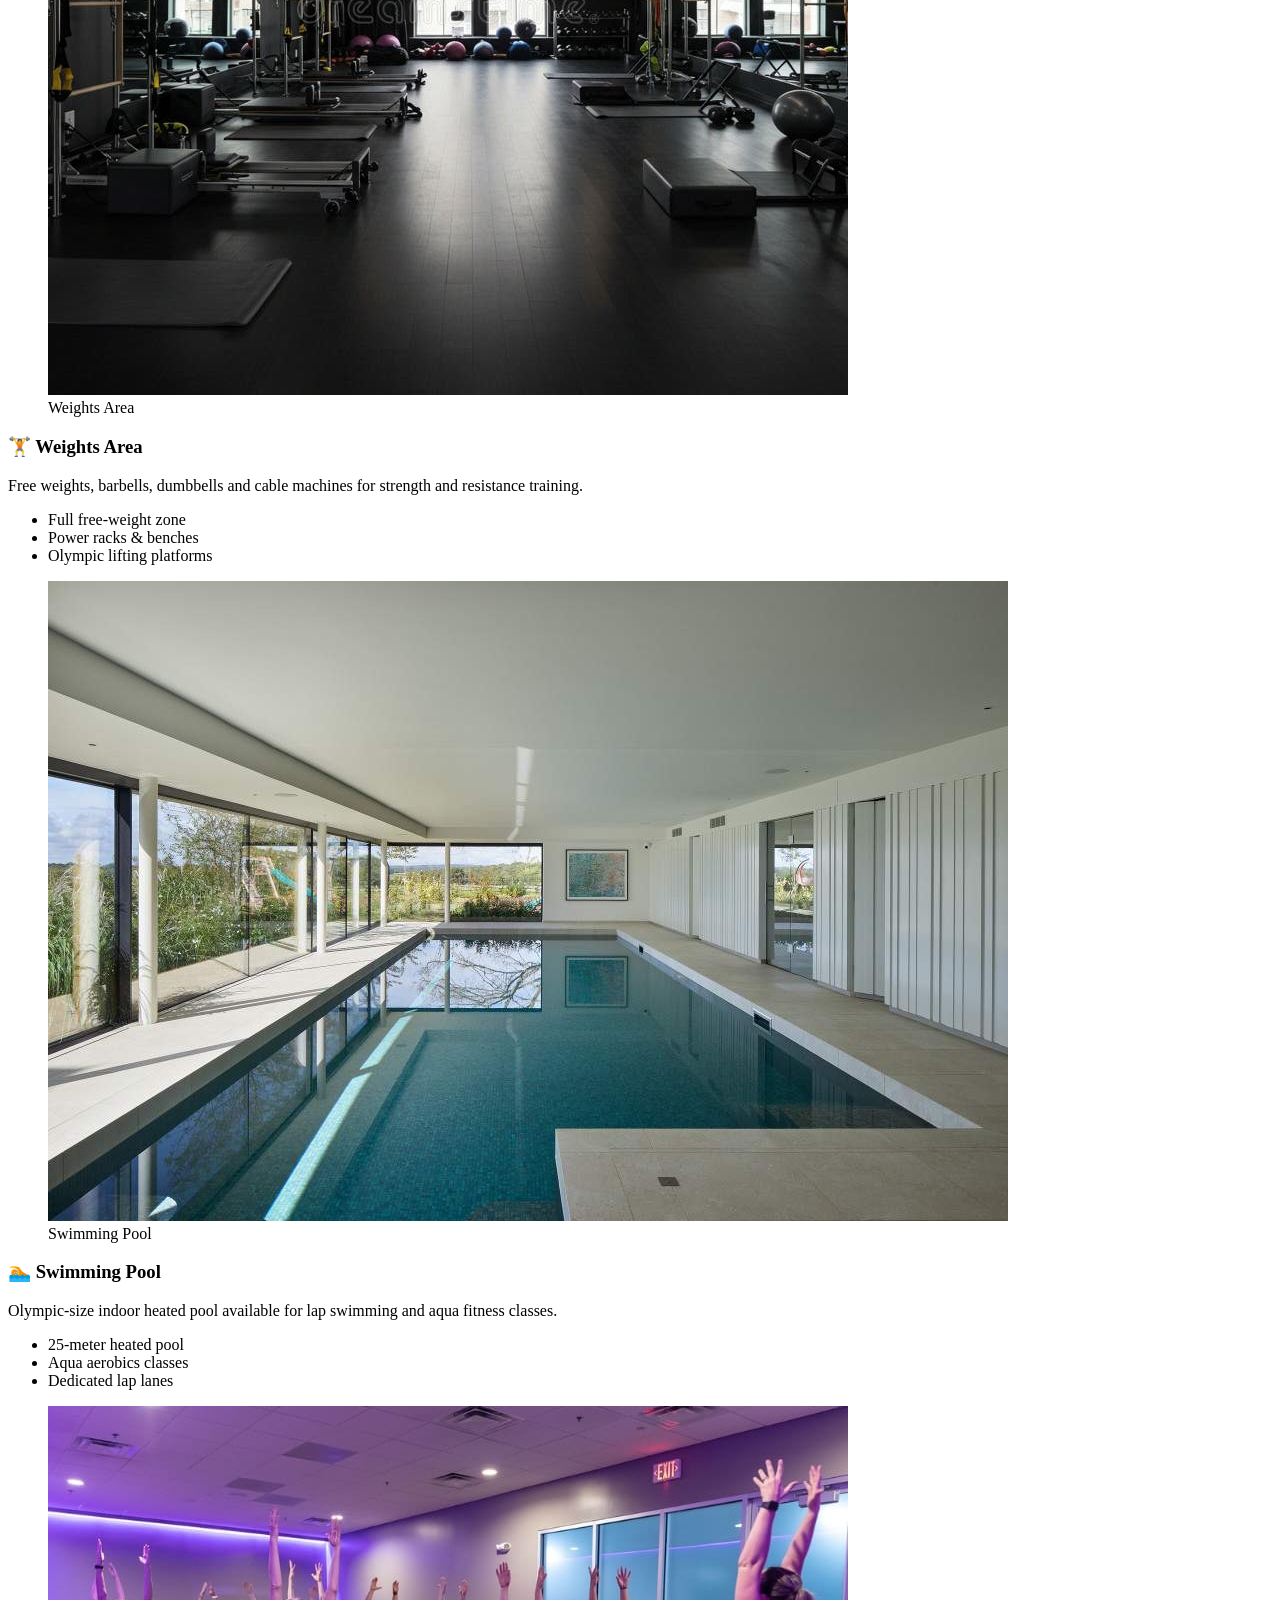
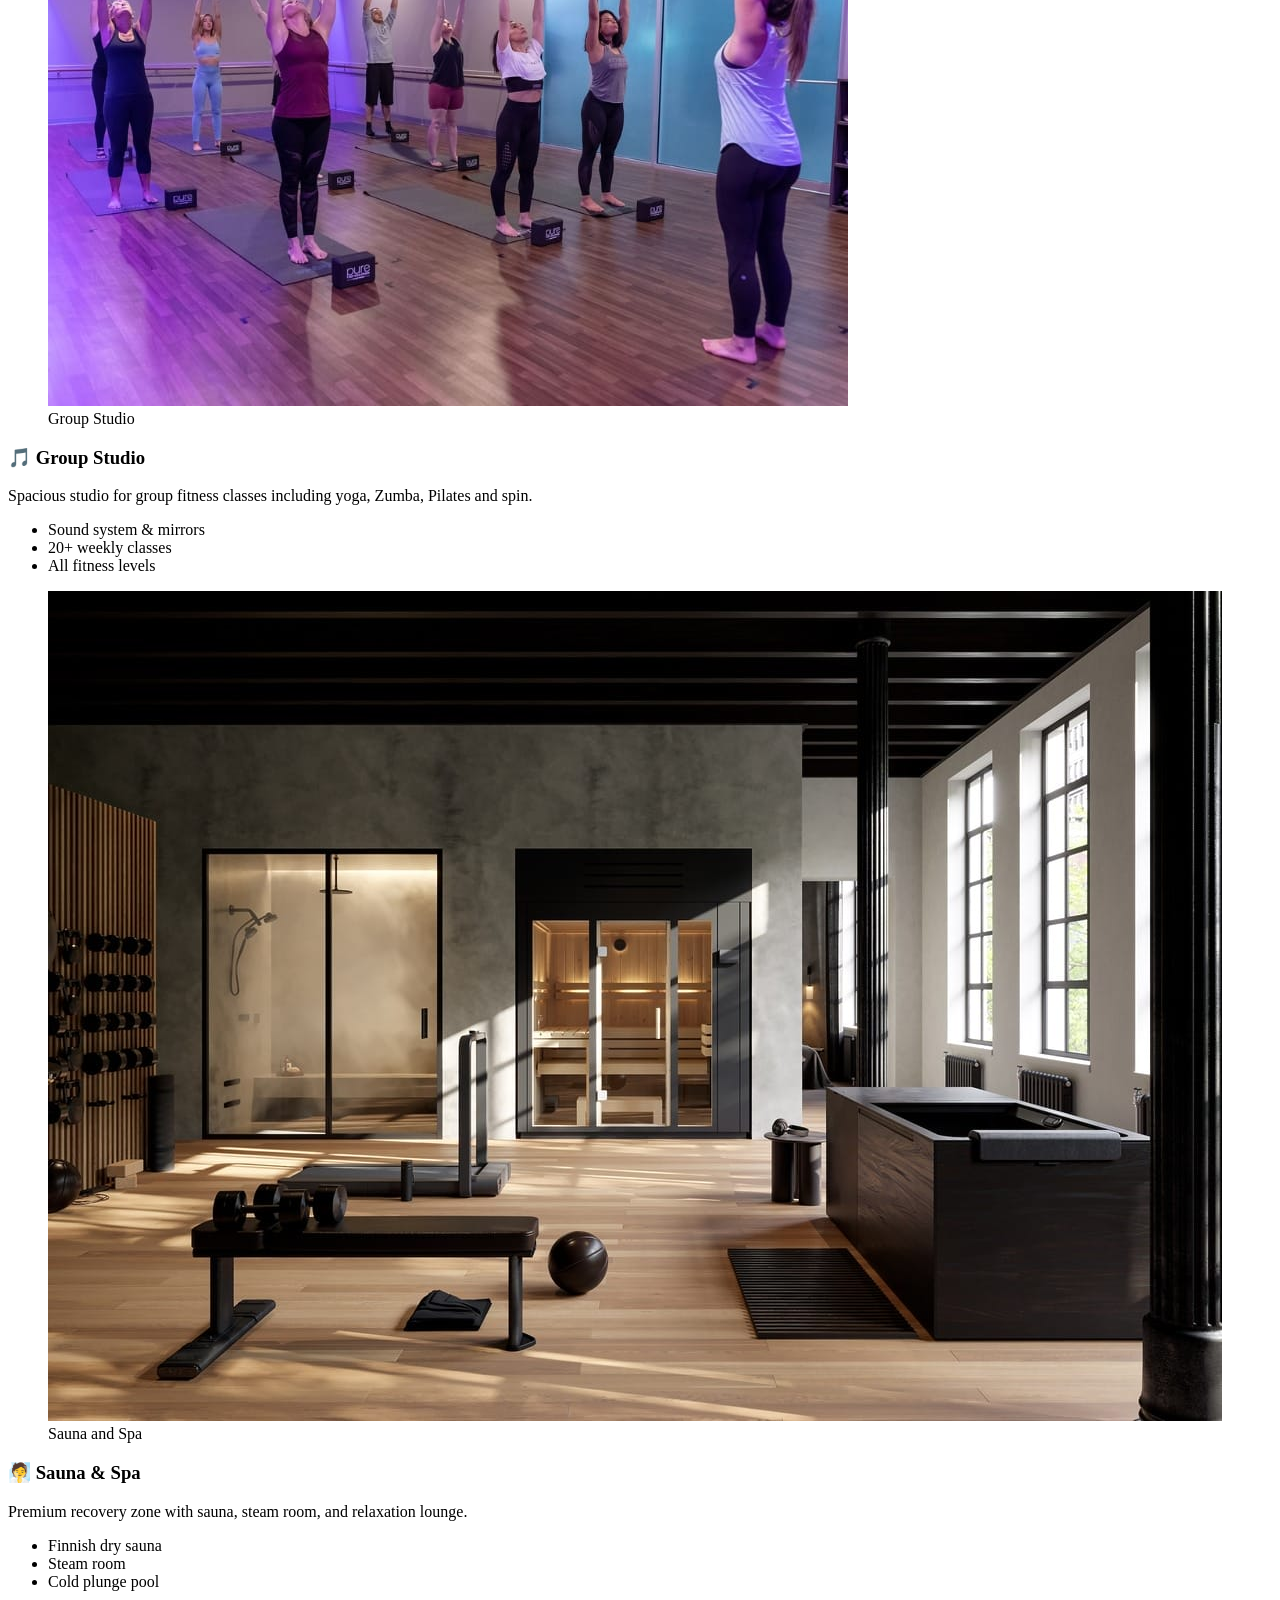
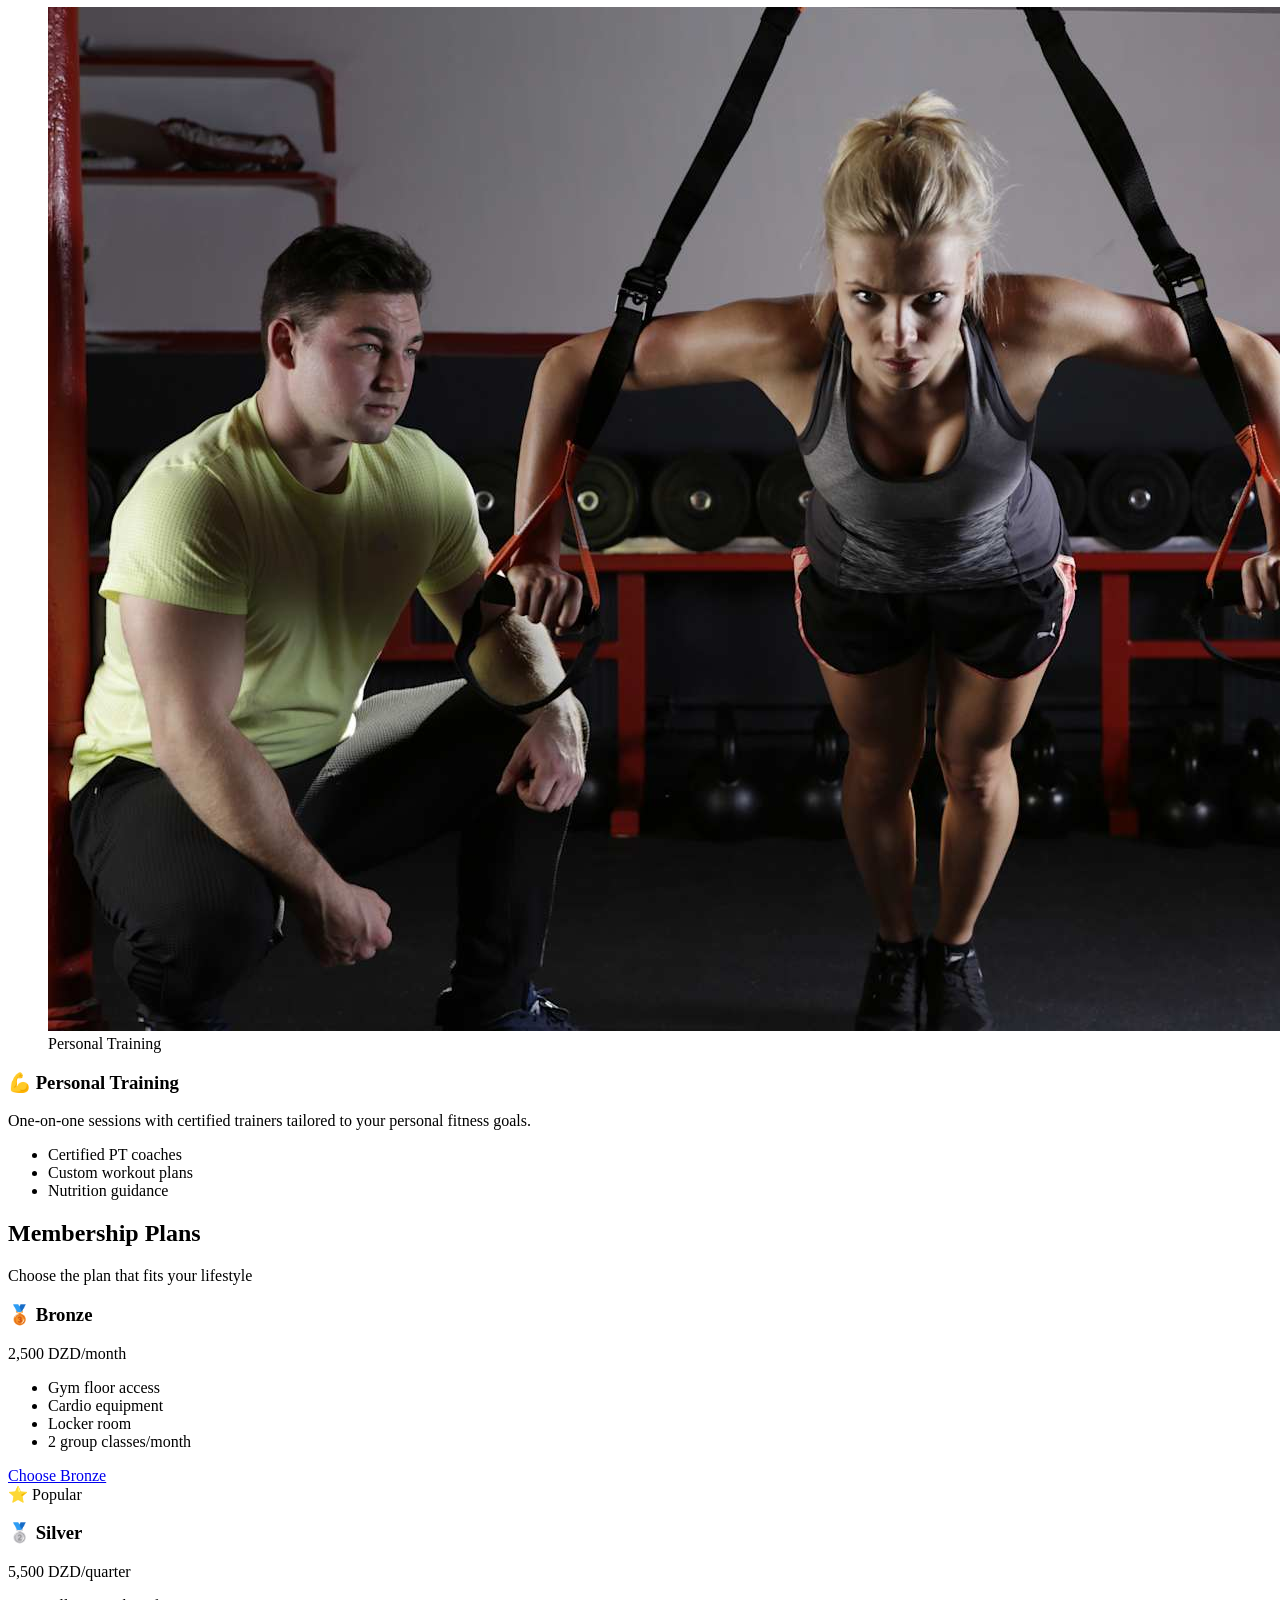
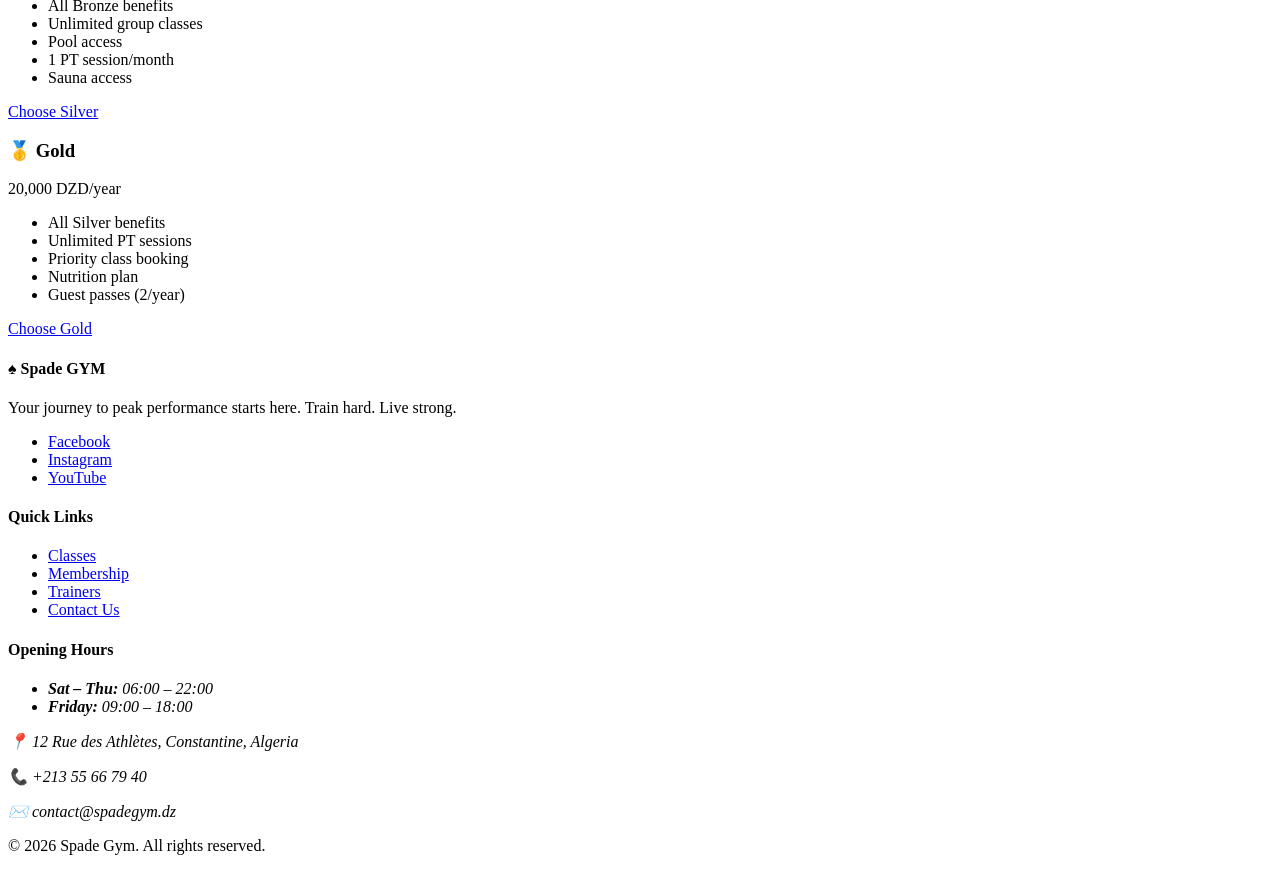
==== commit 91817497: "Update index.html" ====
--- a/Spade Gym/index.html
+++ b/Spade Gym/index.html
@@ -4,7 +4,7 @@
   <meta charset="UTF-8" />
   <meta name="viewport" content="width=device-width, initial-scale=1.0" />
   <title>Spade Gym — Forge Your Best Self</title>
-  <link rel="stylesheet" href="styles.css" />
+  <link rel="stylesheet" href="css/styles.css" />
   <link rel="preconnect" href="https://fonts.googleapis.com" />
   <link href="https://fonts.googleapis.com/css2?family=Oswald:wght@400;600;700&family=Roboto:wght@300;400;500&display=swap" rel="stylesheet" />
 </head>
@@ -271,4 +271,4 @@
   <script src="nav.js"></script>
   
 </body> 
-</html>+</html>
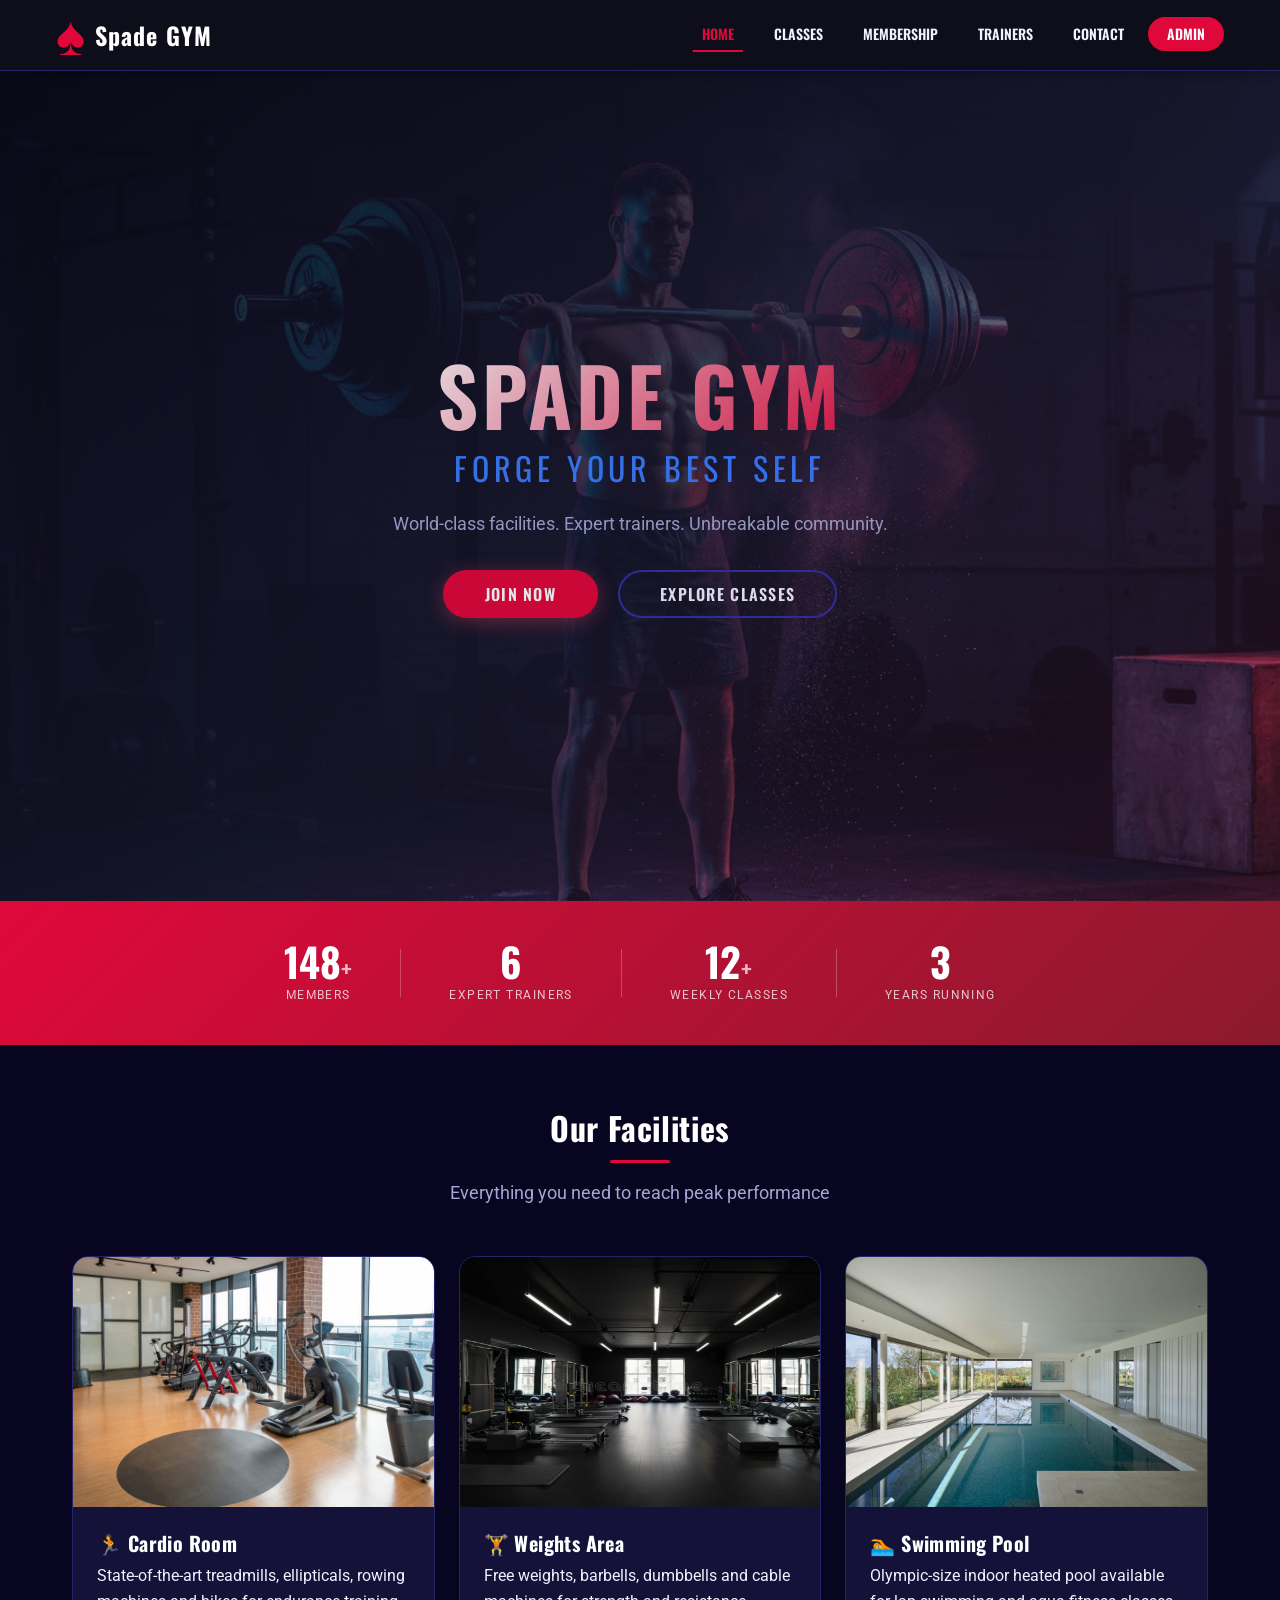
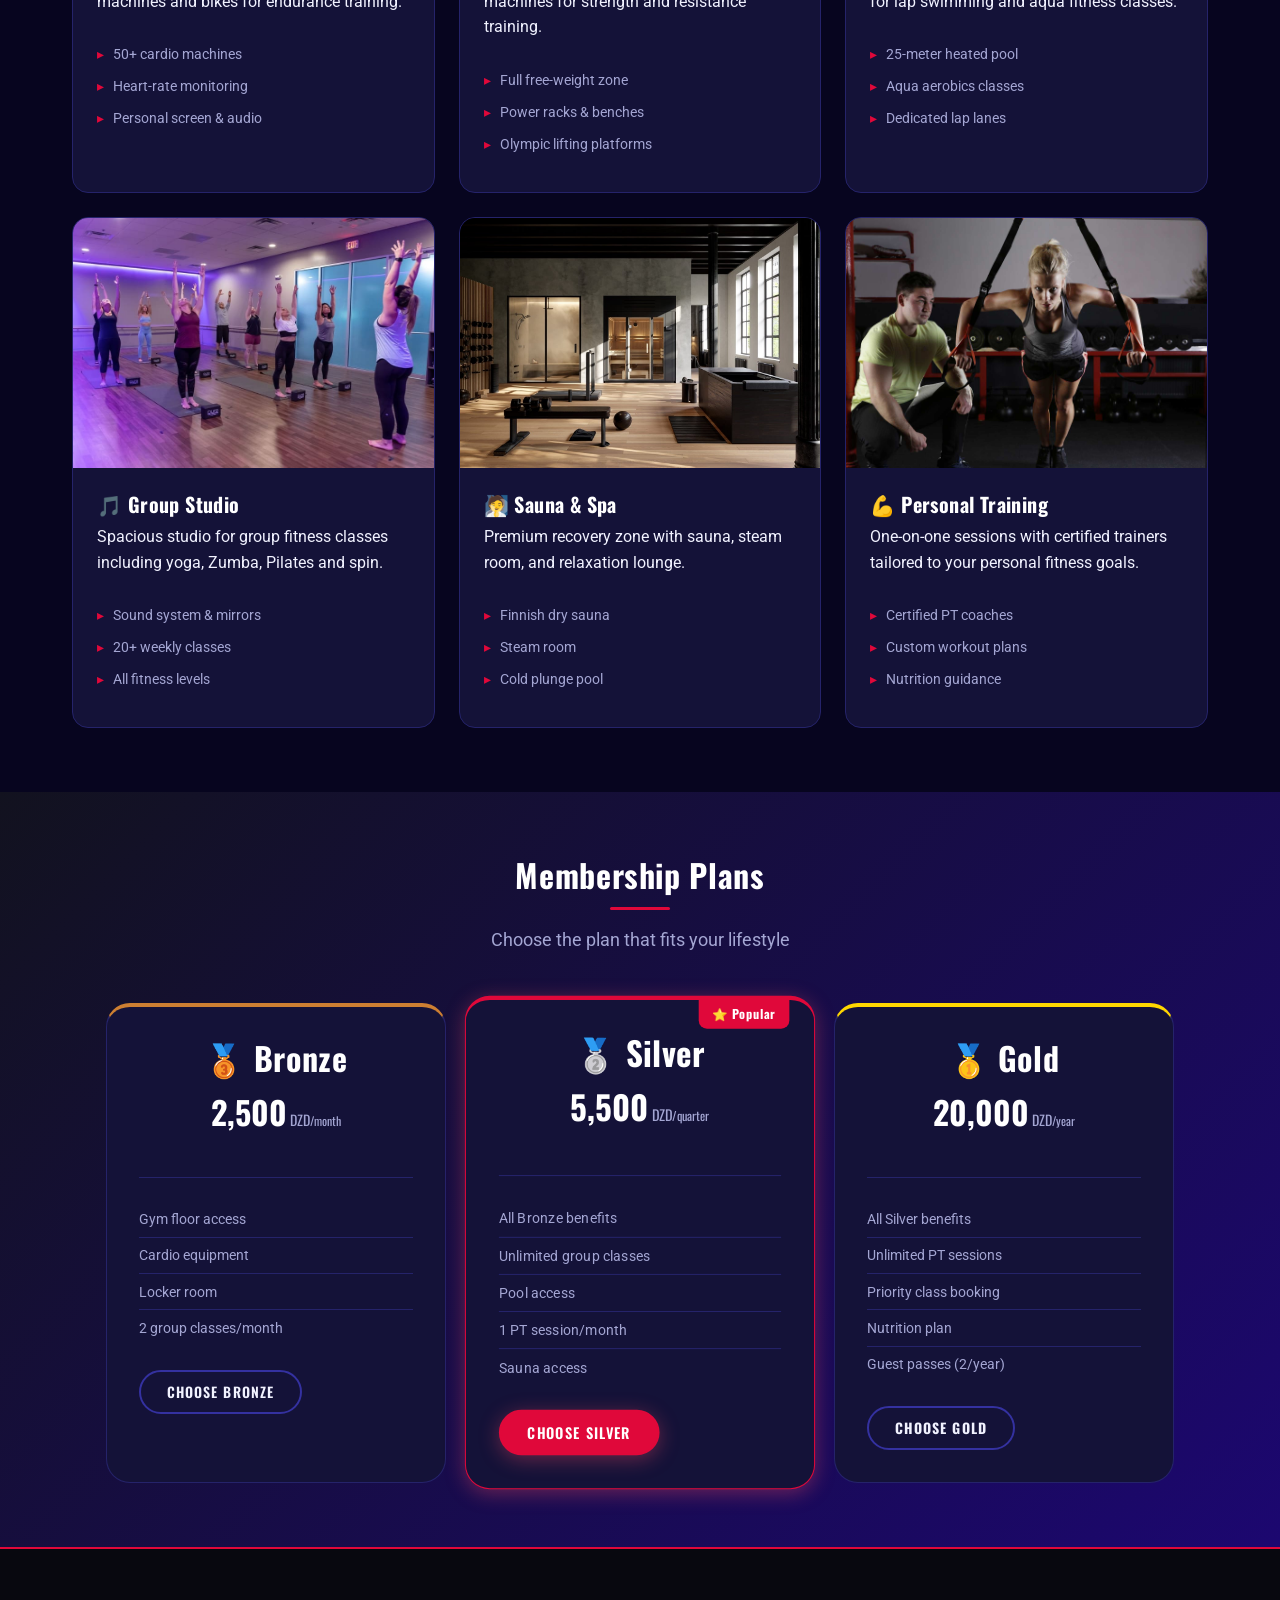
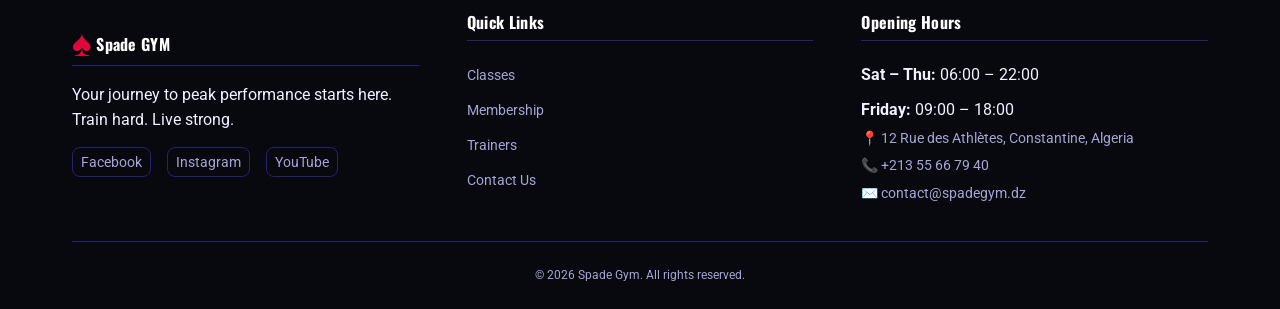
==== commit 5c80ee43: "Add files via upload" ====
--- a/Spade Gym/index.html
+++ b/Spade Gym/index.html
@@ -4,7 +4,7 @@
   <meta charset="UTF-8" />
   <meta name="viewport" content="width=device-width, initial-scale=1.0" />
   <title>Spade Gym — Forge Your Best Self</title>
-  <link rel="stylesheet" href="css/styles.css" />
+  <link rel="stylesheet" href="styles.css" />
   <link rel="preconnect" href="https://fonts.googleapis.com" />
   <link href="https://fonts.googleapis.com/css2?family=Oswald:wght@400;600;700&family=Roboto:wght@300;400;500&display=swap" rel="stylesheet" />
 </head>
@@ -271,4 +271,4 @@
   <script src="nav.js"></script>
   
 </body> 
-</html>
+</html>
--- a/Spade Gym/styles.css
+++ b/Spade Gym/styles.css
@@ -0,0 +1,1918 @@
+/* ──────────────────────────────────────────────
+   1. CSS CUSTOM PROPERTIES (Design System)
+────────────────────────────────────────────── */
+:root {
+  /* Colors — Client Site */
+  
+  --primary:       #1C0770;   /* main gym identity */
+  --accent:        #e0083a;   /* energy / action */
+  --accent-2:      #3a7cff;   /* highlight / neon blue */
+  --accent-hover:  #e01e55;
+
+  --bg:            #07051f;
+  --bg-alt:        #0e0b2f;
+
+  --text:          #f1f2ff;
+  --text-muted:    #a4a6d3;
+
+  --card:          #141238;
+  --card-hover:    #1b1950;
+
+  --border:        #25236a;
+  --border-light:  #3431a0;
+
+  --white:         #ffffff;
+  --black:         #000000;
+
+  /* Colors — Admin Site */
+  --admin-bg:            #f4f6fb;
+  --admin-sidebar:       #0b017a;
+  --admin-sidebar-hover: #1406a8;
+
+  --admin-text:          #2a2f45;
+  --admin-card:          #ffffff;
+
+  --admin-border:        #e2e6f3;
+
+  --admin-accent:        #3a6cff;   /* brand action */
+  --admin-success:       #22c55e;
+  --admin-danger:        #ef4444;
+  --admin-warning:       #f59e0b;
+  /* Typography */
+  --font-heading:  'Oswald', sans-serif;
+  --font-body:     'Roboto', sans-serif;
+
+  --fs-xs:    0.75rem;    /* 12px */
+  --fs-sm:    0.875rem;   /* 14px */
+  --fs-base:  1rem;       /* 16px */
+  --fs-md:    1.125rem;   /* 18px */
+  --fs-lg:    1.25rem;    /* 20px */
+  --fs-xl:    1.5rem;     /* 24px */
+  --fs-2xl:   2rem;       /* 32px */
+  --fs-3xl:   2.5rem;     /* 40px */
+  --fs-4xl:   3.5rem;     /* 56px */
+  --fs-hero:  5rem;       /* 80px */
+
+  /* Spacing Scale (8px base) */
+  --sp-1:  0.5rem;    /* 8px  */
+  --sp-2:  1rem;      /* 16px */
+  --sp-3:  1.5rem;    /* 24px */
+  --sp-4:  2rem;      /* 32px */
+  --sp-5:  3rem;      /* 48px */
+  --sp-6:  4rem;      /* 64px */
+  --sp-7:  5rem;      /* 80px */
+
+  /* Layout */
+  --max-width:        1200px;
+  --navbar-height:    70px;
+  --sidebar-width:    260px;
+  --border-radius:    8px;
+  --border-radius-lg: 16px;
+  --border-radius-xl: 24px;
+  --border-radius-full: 9999px;
+
+  /* Shadows */
+  --shadow-sm:  0 2px 8px rgba(0,0,0,0.3);
+  --shadow-md:  0 4px 20px rgba(0,0,0,0.4);
+  --shadow-lg:  0 8px 40px rgba(0,0,0,0.5);
+  --shadow-accent: 0 4px 20px rgba(233,69,96,0.4);
+
+  /* Transitions */
+  --transition: all 0.3s ease;
+  --transition-fast: all 0.15s ease;
+}
+
+/* ──────────────────────────────────────────────
+   2. CSS RESET & BASE STYLES
+────────────────────────────────────────────── */
+*, *::before, *::after {
+  box-sizing: border-box;
+  margin: 0;
+  padding: 0;
+}
+
+html {
+  scroll-behavior: smooth;
+  font-size: 16px;
+}
+
+body {
+  font-family: var(--font-body);
+  font-size: var(--fs-base);
+  background-color: var(--bg);
+  color: var(--text);
+  line-height: 1.6;
+  min-height: 100vh;
+}
+
+img {
+  max-width: 100%;
+  height: auto;
+  display: block;
+}
+
+a {
+  color: var(--accent);
+  text-decoration: none;
+  transition: var(--transition-fast);
+}
+
+a:hover {
+  color: var(--accent-hover);
+}
+
+#namelogo:hover{
+  color: var(--text);
+}
+
+ul {
+  list-style: none;
+}
+
+h1, h2, h3, h4, h5, h6 {
+  font-family: var(--font-heading);
+  font-weight: 700;
+  line-height: 1.2;
+  color: var(--white);
+  letter-spacing: 0.02em;
+}
+
+h1 { font-size: var(--fs-3xl); }
+h2 { font-size: var(--fs-2xl); }
+h3 { font-size: var(--fs-xl); }
+h4 { font-size: var(--fs-lg); }
+
+p {
+  margin-bottom: var(--sp-2);
+  color: var(--text);
+}
+
+.sr-only {
+  position: absolute;
+  width: 1px;
+  height: 1px;
+  padding: 0;
+  margin: -1px;
+  overflow: hidden;
+  clip: rect(0,0,0,0);
+  white-space: nowrap;
+  border-width: 0;
+}
+
+/* ──────────────────────────────────────────────
+   3. LAYOUT UTILITIES
+────────────────────────────────────────────── */
+.container {
+  width: 100%;
+  max-width: var(--max-width);
+  margin: 0 auto;
+  padding: 0 var(--sp-2);
+}
+
+.section {
+  padding: var(--sp-6) 0;
+}
+
+.section-title {
+  font-size: var(--fs-2xl);
+  text-align: center;
+  margin-bottom: var(--sp-2);
+  position: relative;
+  padding-bottom: var(--sp-2);
+}
+
+.section-title::after {
+  content: '';
+  position: absolute;
+  bottom: 0;
+  left: 50%;
+  transform: translateX(-50%);
+  width: 60px;
+  height: 3px;
+  background: var(--accent);
+  border-radius: var(--border-radius-full);
+}
+
+.section-subtitle {
+  text-align: center;
+  color: var(--text-muted);
+  font-size: var(--fs-md);
+  margin-bottom: var(--sp-5);
+}
+
+/* 3-column grid → 2 tablet → 1 mobile */
+.cards-grid {
+  display: grid;
+  grid-template-columns: repeat(3, 1fr);
+  gap: var(--sp-3);
+}
+
+.plans-grid {
+  display: flex;
+  gap: var(--sp-3);
+  justify-content: center;
+  flex-wrap: wrap;
+  align-items: stretch;
+}
+
+/* ──────────────────────────────────────────────
+   4. NAVIGATION / HEADER
+────────────────────────────────────────────── */
+.site-header {
+  position: sticky;
+  top: 0;
+  z-index: 1000;
+  background: rgba(15, 15, 26, 0.97);
+  backdrop-filter: blur(10px);
+  border-bottom: 1px solid var(--border);
+  box-shadow: var(--shadow-sm);
+}
+
+.navbar {
+  display: flex;
+  align-items: center;
+  justify-content: space-between;
+  height: var(--navbar-height);
+  max-width: var(--max-width);
+  margin: 0 auto;
+  padding: 0 var(--sp-2);
+}
+
+.nav-logo {
+  font-family: var(--font-heading);
+  font-size: var(--fs-xl);
+  font-weight: 700;
+  color: var(--white);
+  letter-spacing: 0.05em;
+  display: flex;
+  align-items: center;
+  gap: var(--sp-1);
+}
+
+
+.logo-icon {
+  color: var(--accent);
+  font-size: 2.3em;
+  position: relative;
+  top: -5px;
+}
+
+#footer-logo {
+  color: var(--accent);
+  font-size: 2.3em;
+  position: relative;
+  top: +5px
+}
+
+.nav-links {
+  display: flex;
+  align-items: center;
+  gap: var(--sp-1);
+}
+
+.nav-link {
+  color: var(--text);
+  font-family: var(--font-heading);
+  font-size: var(--fs-sm);
+  font-weight: 600;
+  gap: 0.08em;
+  text-transform: uppercase;
+  padding: var(--sp-1) var(--sp-2);
+  border-radius: var(--border-radius);
+  position: relative;
+  transition: var(--transition);
+}
+
+.nav-link::after {
+  content: '';
+  position: absolute;
+  bottom: 0;
+  left: 50%;
+  transform: translateX(-50%);
+  width: 0;
+  height: 2px;
+  background: var(--accent);
+  transition: width 0.3s ease;
+  border-radius: var(--border-radius-full);
+}
+
+.nav-link:hover,
+.nav-link.active {
+  color: var(--accent);
+}
+
+.nav-link:hover::after,
+.nav-link.active::after {
+  width: 80%;
+}
+
+.nav-admin-btn {
+  background: var(--accent);
+  color: var(--white) !important;
+  border-radius: var(--border-radius-full);
+  padding: 0.4rem 1.2rem;
+}
+
+.nav-admin-btn:hover {
+  background: var(--accent-hover);
+  color: var(--white) !important;
+}
+
+.nav-admin-btn::after { display: none; }
+
+/* Hamburger (mobile) */
+.hamburger {
+  display: none;
+  flex-direction: column;
+  gap: 5px;
+  background: none;
+  border: none;
+  cursor: pointer;
+  padding: var(--sp-1);
+}
+
+.hamburger span {
+  display: block;
+  width: 24px;
+  height: 2px;
+  background: var(--white);
+  border-radius: 2px;
+  transition: var(--transition);
+}
+
+/* ──────────────────────────────────────────────
+   5. BUTTONS
+────────────────────────────────────────────── */
+.btn {
+  display: inline-block;
+  font-family: var(--font-heading);
+  font-size: var(--fs-sm);
+  font-weight: 600;
+  letter-spacing: 0.08em;
+  text-transform: uppercase;
+  padding: 0.6rem 1.6rem;
+  border-radius: var(--border-radius-full);
+  border: 2px solid transparent;
+  cursor: pointer;
+  transition: var(--transition);
+  text-align: center;
+  min-height: 44px;
+  line-height: 1;
+  display: inline-flex;
+  align-items: center;
+  justify-content: center;
+}
+
+.btn-lg { padding: 0.85rem 2.5rem; font-size: var(--fs-base); }
+.btn-sm { padding: 0.4rem 1rem; font-size: var(--fs-xs); min-height: 36px; }
+.btn-xs { padding: 0.25rem 0.75rem; font-size: var(--fs-xs); min-height: 30px; }
+.btn-full { width: 100%; }
+
+.btn-accent {
+  background: var(--accent);
+  color: var(--white);
+  border-color: var(--accent);
+  box-shadow: var(--shadow-accent);
+}
+.btn-accent:hover {
+  background: var(--accent-hover);
+  border-color: var(--accent-hover);
+  transform: translateY(-2px);
+  box-shadow: 0 6px 24px rgba(233,69,96,0.5);
+  color: var(--white);
+}
+
+.btn-outline {
+  background: transparent;
+  color: var(--text);
+  border-color: var(--border-light);
+}
+.btn-outline:hover {
+  border-color: var(--accent);
+  color: var(--accent);
+  transform: translateY(-2px);
+}
+
+.btn-gold {
+  background: transparent;
+  color: var(--text);
+  border-color: var(--border-light);
+  font-weight: 700;
+}
+.btn-gold:hover {
+  border-color: var(--accent);
+  color: var(--accent);
+  transform: translateY(-2px);
+}
+
+/* ──────────────────────────────────────────────
+   6. HERO SECTION
+────────────────────────────────────────────── */
+.hero {
+  position: relative;
+  min-height: calc(100vh - var(--navbar-height));
+  display: flex;
+  align-items: center;
+  justify-content: center;
+  text-align: center;
+  overflow: hidden;
+  background-image: url('imgs/background-hero2.jpg');
+  background-size: cover;
+  background-position: center center;
+  background-repeat: no-repeat;
+  opacity: 0.9;
+}
+
+.hero-overlay {
+  position: absolute;
+  inset: 0;
+  background: linear-gradient(
+    135deg,
+    rgba(10,10,21,0.92) 0%,
+    rgba(26,26,46,0.80) 50%,
+    rgba(233,69,96,0.15) 100%
+  );
+  z-index: 1;
+}
+
+.hero-content {
+  position: relative;
+  z-index: 2;
+  max-width: 800px;
+  padding: var(--sp-4);
+}
+
+.hero-title {
+  font-size: var(--fs-hero);
+  font-weight: 700;
+  letter-spacing: 0.05em;
+  text-transform: uppercase;
+  background: linear-gradient(135deg, var(--white) 0%, var(--accent) 100%);
+  -webkit-background-clip: text;
+  -webkit-text-fill-color: transparent;
+  background-clip: text;
+  margin-bottom: var(--sp-1);
+  line-height: 1;
+}
+
+.hero-tagline {
+  font-family: var(--font-heading);
+  font-size: var(--fs-2xl);
+  color: var(--accent-2);
+  letter-spacing: 0.15em;
+  text-transform: uppercase;
+  margin-bottom: var(--sp-2);
+}
+
+.hero-sub {
+  font-size: var(--fs-md);
+  color: var(--text-muted);
+  margin-bottom: var(--sp-4);
+}
+
+.hero-content .btn {
+  margin: 0 var(--sp-1);
+}
+
+/* ──────────────────────────────────────────────
+   7. PAGE HERO (inner pages)
+────────────────────────────────────────────── */
+.page-hero {
+  background: linear-gradient(135deg, var(--primary) 0%, #0d0d1f 100%);
+  border-bottom: 2px solid var(--accent);
+  padding: var(--sp-5) 0 var(--sp-4);
+  text-align: center;
+}
+
+.page-hero h1 {
+  font-size: var(--fs-3xl);
+  color: var(--white);
+  margin-bottom: var(--sp-2);
+}
+
+.page-hero p {
+  font-size: var(--fs-md);
+  color: var(--text-muted);
+  max-width: 600px;
+  margin: 0 auto;
+}
+
+/* ──────────────────────────────────────────────
+   8. CARDS
+────────────────────────────────────────────── */
+.card {
+  background: var(--card);
+  border: 1px solid var(--border);
+  border-radius: var(--border-radius-lg);
+  overflow: hidden;
+  transition: var(--transition);
+}
+
+.card:hover {
+  transform: translateY(-6px);
+  box-shadow: var(--shadow-lg);
+  border-color: var(--accent);
+}
+
+.card-img-wrap {
+  margin: 0;
+  overflow: hidden;
+}
+
+.card-img-wrap img {
+  width: 100%;
+  transition: transform 0.4s ease;
+  height: 250px;
+  width: 500px;
+}
+
+.card:hover .card-img-wrap img {
+  transform: scale(1.05);
+}
+
+.card-body {
+  padding: var(--sp-3);
+}
+
+.card-title {
+  font-size: var(--fs-lg);
+  margin-bottom: var(--sp-1);
+  color: var(--white);
+}
+
+/* ──────────────────────────────────────────────
+   9. FEATURE LISTS
+────────────────────────────────────────────── */
+.feature-list {
+  padding: var(--sp-1) 0;
+}
+
+.feature-list li {
+  padding: 0.3rem 0;
+  padding-left: var(--sp-2);
+  position: relative;
+  color: var(--text-muted);
+  font-size: var(--fs-sm);
+}
+
+.feature-list li::before {
+  content: '▸';
+  color: var(--accent);
+  position: absolute;
+  left: 0;
+}
+
+/* ──────────────────────────────────────────────
+   10. PLAN CARDS
+────────────────────────────────────────────── */
+.plan-card {
+  flex: 1;
+  min-width: 280px;
+  max-width: 340px;
+  padding: var(--sp-4);
+  border-radius: var(--border-radius-xl);
+  position: relative;
+}
+
+.plan-bronze { border-top: 4px solid #cd7f32; }
+.plan-silver { border-top: 4px solid #aaa; }
+.plan-gold   { border-top: 4px solid #ffd700; }
+
+.plan-recommended {
+  border-color: var(--accent);
+  border-top: 4px solid var(--accent);
+  transform: scale(1.03);
+  box-shadow: var(--shadow-accent);
+}
+
+.recommended-badge {
+  position: absolute;
+  top: -1px;
+  right: var(--sp-3);
+  background: var(--accent);
+  color: var(--white);
+  font-size: var(--fs-xs);
+  font-family: var(--font-heading);
+  font-weight: 700;
+  padding: 0.3rem 0.8rem;
+  border-radius: 0 0 var(--border-radius) var(--border-radius);
+  letter-spacing: 0.05em;
+}
+
+.plan-header {
+  text-align: center;
+  margin-bottom: var(--sp-3);
+  padding-bottom: var(--sp-3);
+  border-bottom: 1px solid var(--border);
+}
+
+.plan-header h3 {
+  font-size: var(--fs-2xl);
+  margin-bottom: var(--sp-1);
+}
+
+.plan-price {
+  font-family: var(--font-heading);
+  color: var(--text-muted);
+  font-size: var(--fs-sm);
+}
+
+.price-amount {
+  font-size: var(--fs-2xl);
+  font-weight: 700;
+  color: var(--white);
+}
+
+.price-period {
+  font-size: var(--fs-xs);
+}
+
+.plan-features {
+  margin-bottom: var(--sp-3);
+}
+
+.plan-features li {
+  padding: 0.4rem 0;
+  font-size: var(--fs-sm);
+  border-bottom: 1px solid var(--border);
+  color: var(--text-muted);
+}
+
+.plan-features li:last-child { border-bottom: none; }
+
+.plan-details {
+  display: grid;
+  grid-template-columns: 1fr 2fr;
+  gap: 0.4rem var(--sp-2);
+  margin-bottom: var(--sp-3);
+  font-size: var(--fs-sm);
+}
+
+.plan-details dt {
+  color: var(--text-muted);
+  font-weight: 500;
+}
+
+.plan-details dd {
+  color: var(--text);
+}
+
+/* ──────────────────────────────────────────────
+   11. BADGES
+────────────────────────────────────────────── */
+.badge {
+  display: inline-block;
+  padding: 0.2rem 0.7rem;
+  border-radius: var(--border-radius-full);
+  font-size: var(--fs-xs);
+  font-family: var(--font-heading);
+  font-weight: 600;
+  letter-spacing: 0.05em;
+  text-transform: uppercase;
+}
+
+.badge-beginner     { background: rgba(39,174,96,0.2); color: #27ae60; }
+.badge-intermediate { background: rgba(243,156,18,0.2); color: #f39c12; }
+.badge-advanced     { background: rgba(233,69,96,0.2); color: var(--accent); }
+.badge-bronze       { background: rgba(205,127,50,0.2); color: #cd7f32; }
+.badge-silver       { background: rgba(170,170,170,0.2); color: #aaa; }
+.badge-gold         { background: rgba(245,166,35,0.2); color: var(--accent-2); }
+
+/* ──────────────────────────────────────────────
+   12. TABLES
+────────────────────────────────────────────── */
+.table-responsive {
+  overflow-x: auto;
+  border-radius: var(--border-radius);
+  border: 1px solid var(--border);
+}
+
+.data-table {
+  width: 100%;
+  border-collapse: collapse;
+  font-size: var(--fs-sm);
+}
+
+.data-table caption {
+  caption-side: top;
+  font-size: var(--fs-xs);
+  color: var(--text-muted);
+  text-align: left;
+  padding: var(--sp-1) var(--sp-2);
+  background: var(--bg-alt);
+  border-bottom: 1px solid var(--border);
+}
+
+.data-table thead tr {
+  background: var(--primary);
+  border-bottom: 2px solid var(--accent);
+}
+
+.data-table th {
+  padding: var(--sp-2);
+  text-align: left;
+  font-family: var(--font-heading);
+  font-size: var(--fs-sm);
+  color: var(--white);
+  letter-spacing: 0.05em;
+  white-space: nowrap;
+}
+
+.data-table td {
+  padding: var(--sp-1) var(--sp-2);
+  border-bottom: 1px solid var(--border);
+  color: var(--text);
+}
+
+/* Striped rows */
+.data-table tbody tr:nth-child(even) {
+  background: var(--card);
+}
+
+/* Row hover */
+.data-table tbody tr:hover {
+  background: var(--card-hover);
+  outline: 1px solid var(--accent);
+}
+
+.hours-table {
+  font-size: var(--fs-sm);
+}
+
+/* ──────────────────────────────────────────────
+   13. FORMS
+────────────────────────────────────────────── */
+.membership-form,
+.contact-form,
+.admin-form {
+  display: flex;
+  flex-direction: column;
+  gap: var(--sp-3);
+}
+
+fieldset {
+  border: 1px solid var(--border);
+  border-radius: var(--border-radius-lg);
+  padding: var(--sp-3);
+  background: var(--card);
+}
+
+legend {
+  font-family: var(--font-heading);
+  font-size: var(--fs-base);
+  font-weight: 600;
+  color: var(--accent);
+  padding: 0 var(--sp-1);
+  letter-spacing: 0.05em;
+  text-transform: uppercase;
+}
+
+.form-row {
+  display: grid;
+  grid-template-columns: 1fr 1fr;
+  gap: var(--sp-2);
+}
+
+.form-group {
+  display: flex;
+  flex-direction: column;
+  gap: 0.4rem;
+}
+
+label {
+  font-size: var(--fs-sm);
+  font-weight: 500;
+  color: var(--text);
+}
+
+.required { color: var(--accent); }
+
+input[type="text"],
+input[type="email"],
+input[type="tel"],
+input[type="date"],
+input[type="password"],
+input[type="number"],
+select,
+textarea {
+  width: 100%;
+  padding: 0.75rem 1rem;
+  background: var(--bg);
+  border: 1px solid var(--border-light);
+  border-radius: var(--border-radius);
+  color: var(--text);
+  font-family: var(--font-body);
+  font-size: var(--fs-sm);
+  transition: var(--transition);
+  min-height: 44px;
+}
+
+input::placeholder,
+textarea::placeholder {
+  color: var(--text-muted);
+}
+
+input:focus,
+select:focus,
+textarea:focus {
+  outline: none;
+  border-color: var(--accent);
+  box-shadow: 0 0 0 3px rgba(233,69,96,0.2);
+  background: var(--card);
+}
+
+input:disabled,
+select:disabled,
+button:disabled {
+  opacity: 0.5;
+  cursor: not-allowed;
+}
+
+textarea {
+  resize: vertical;
+  min-height: 120px;
+}
+
+select {
+  cursor: pointer;
+  appearance: none;
+  background-image: url("data:image/svg+xml,%3Csvg xmlns='http://www.w3.org/2000/svg' width='12' height='12' viewBox='0 0 12 12'%3E%3Cpath fill='%23e0e0e0' d='M6 8L1 3h10z'/%3E%3C/svg%3E");
+  background-repeat: no-repeat;
+  background-position: right 1rem center;
+  padding-right: 2.5rem;
+}
+
+/* Radio buttons */
+.radio-group {
+  display: flex;
+  flex-direction: column;
+  gap: var(--sp-1);
+}
+
+.radio-label {
+  display: flex;
+  align-items: center;
+  gap: var(--sp-2);
+  cursor: pointer;
+  padding: var(--sp-2);
+  border: 1px solid var(--border);
+  border-radius: var(--border-radius);
+  transition: var(--transition);
+  font-size: var(--fs-sm);
+}
+
+.radio-label:hover {
+  border-color: var(--accent);
+  background: rgba(233,69,96,0.05);
+}
+
+.radio-label input[type="radio"] {
+  width: 18px;
+  height: 18px;
+  accent-color: var(--accent);
+  min-height: unset;
+}
+
+/* Checkboxes */
+.checkbox-group { }
+
+.checkbox-label {
+  display: flex;
+  align-items: center;
+  gap: var(--sp-2);
+  cursor: pointer;
+  font-size: var(--fs-sm);
+}
+
+.checkbox-label input[type="checkbox"] {
+  width: 18px;
+  height: 18px;
+  accent-color: var(--accent);
+  min-height: unset;
+  flex-shrink: 0;
+}
+
+.form-submit {
+  display: flex;
+  gap: var(--sp-2);
+  flex-wrap: wrap;
+}
+
+/* ──────────────────────────────────────────────
+   14. FILTER BAR
+────────────────────────────────────────────── */
+.filter-section {
+  padding: var(--sp-3) 0;
+  background: var(--bg-alt);
+  border-bottom: 1px solid var(--border);
+}
+
+.filter-bar {
+  display: flex;
+  flex-direction: column;
+  gap: var(--sp-2);
+}
+
+.filter-note {
+  color: var(--text-muted);
+  font-size: var(--fs-sm);
+  font-style: italic;
+}
+
+.filter-placeholder-controls {
+  display: flex;
+  gap: var(--sp-1);
+  flex-wrap: wrap;
+  align-items: center;
+}
+
+.filter-placeholder-controls select {
+  min-width: 160px;
+  min-height: 36px;
+  padding: 0.3rem 0.8rem;
+}
+
+/* ──────────────────────────────────────────────
+   15. TRAINER CARDS
+────────────────────────────────────────────── */
+.trainers-grid {
+  grid-template-columns: repeat(3, 1fr);
+}
+
+.trainer-card {
+  text-align: center;
+}
+
+.trainer-link {
+  display: block;
+  color: inherit;
+  padding: var(--sp-3);
+}
+
+.trainer-link:hover { color: inherit; }
+
+.trainer-figure {
+  margin: 0 auto var(--sp-2);
+  display: inline-block;
+}
+
+.trainer-photo {
+  width: 130px;
+  height: 130px;
+  border-radius: 50%;
+  object-fit: cover;
+  border: 3px solid var(--accent);
+  margin: 0 auto;
+  transition: var(--transition);
+}
+
+.trainer-card:hover .trainer-photo {
+  border-color: var(--accent-2);
+  transform: scale(1.05);
+}
+
+.trainer-name {
+  font-family: var(--font-heading);
+  font-size: var(--fs-lg);
+  color: var(--white);
+  margin-top: var(--sp-1);
+}
+
+.trainer-specialty {
+  color: var(--accent);
+  font-weight: 500;
+  font-size: var(--fs-sm);
+  margin-bottom: 0.3rem;
+}
+
+.trainer-exp {
+  color: var(--text-muted);
+  font-size: var(--fs-xs);
+  margin-bottom: var(--sp-1);
+}
+
+.trainer-bio {
+  font-size: var(--fs-sm);
+  color: var(--text-muted);
+  text-align: left;
+  margin-bottom: var(--sp-1);
+}
+
+.trainer-contact {
+  font-style: normal;
+  margin-bottom: var(--sp-2);
+}
+
+.trainer-contact a {
+  font-size: var(--fs-xs);
+  color: var(--accent);
+}
+
+/* ──────────────────────────────────────────────
+   16. RECRUITMENT BANNER
+────────────────────────────────────────────── */
+.work-with-us {
+  background: linear-gradient(135deg, var(--primary), #0d0d1f);
+}
+
+.recruitment-banner {
+  display: flex;
+  gap: var(--sp-5);
+  align-items: center;
+  background: var(--card);
+  border: 1px solid var(--border);
+  border-radius: var(--border-radius-xl);
+  overflow: hidden;
+  padding: var(--sp-5);
+}
+
+.recruitment-text {
+  flex: 1;
+}
+
+.recruitment-text h2 {
+  margin-bottom: var(--sp-2);
+}
+
+.recruitment-text p {
+  margin-bottom: var(--sp-3);
+}
+
+.recruitment-img {
+  flex-shrink: 0;
+  margin: 0;
+  border-radius: var(--border-radius-lg);
+  overflow: hidden;
+}
+
+/* ──────────────────────────────────────────────
+   17. CONTACT PAGE
+────────────────────────────────────────────── */
+.contact-layout {
+  display: grid;
+  grid-template-columns: 1fr 1fr;
+  gap: var(--sp-5);
+  align-items: start;
+}
+
+.contact-form-col h3,
+.contact-info-col h3 {
+  font-size: var(--fs-xl);
+  margin-bottom: var(--sp-3);
+  padding-bottom: var(--sp-2);
+  border-bottom: 2px solid var(--accent);
+}
+
+.contact-form {
+  background: var(--card);
+  border: 1px solid var(--border);
+  border-radius: var(--border-radius-xl);
+  padding: var(--sp-4);
+}
+
+.gym-address {
+  font-style: normal;
+  display: flex;
+  flex-direction: column;
+  gap: var(--sp-2);
+  margin-bottom: var(--sp-3);
+}
+
+.contact-detail {
+  display: flex;
+  gap: var(--sp-2);
+  align-items: flex-start;
+}
+
+.contact-icon {
+  font-size: var(--fs-xl);
+  flex-shrink: 0;
+  width: 40px;
+}
+
+.contact-detail strong {
+  display: block;
+  font-size: var(--fs-sm);
+  margin-bottom: 0.2rem;
+  color: var(--accent);
+}
+
+.contact-detail p {
+  margin: 0;
+  font-size: var(--fs-sm);
+  color: var(--text-muted);
+}
+
+.map-placeholder {
+  position: relative;
+  border-radius: var(--border-radius);
+  overflow: hidden;
+  border: 1px solid var(--border);
+  margin-bottom: var(--sp-3);
+  background: var(--card);
+}
+
+.map-placeholder iframe {
+  width: 100%;
+  height: 220px;
+  border: 0;
+  background: var(--card);
+}
+
+.map-note {
+  text-align: center;
+  font-size: var(--fs-xs);
+  color: var(--text-muted);
+  padding: var(--sp-1);
+  background: var(--bg-alt);
+  margin: 0;
+}
+
+.hours-section h4 {
+  font-size: var(--fs-lg);
+  margin-bottom: var(--sp-2);
+}
+
+/* ──────────────────────────────────────────────
+   18. PAYMENT METHODS
+────────────────────────────────────────────── */
+.payment-section {
+  background: var(--bg-alt);
+  padding: var(--sp-5) 0;
+}
+
+.payment-methods {
+  display: flex;
+  justify-content: center;
+  gap: var(--sp-4);
+  flex-wrap: wrap;
+}
+
+.payment-methods figure {
+  text-align: center;
+  margin: 0;
+}
+
+.payment-methods img {
+  border-radius: var(--border-radius);
+  border: 1px solid var(--border);
+  margin-bottom: var(--sp-1);
+  transition: var(--transition);
+}
+
+.payment-methods img:hover {
+  border-color: var(--accent);
+  transform: translateY(-2px);
+}
+
+.payment-methods figcaption {
+  font-size: var(--fs-xs);
+  color: var(--text-muted);
+}
+
+#cib-card{
+  zoom:4;
+  height: 50px;
+  width: 80px;;
+}
+
+/* ──────────────────────────────────────────────
+   19. MEMBERSHIP PREVIEW (index.html)
+────────────────────────────────────────────── */
+.membership-preview-section {
+  background: linear-gradient(135deg, #12121f 0%, var(--primary) 100%);
+}
+
+/* ──────────────────────────────────────────────
+   20. ALERTS
+────────────────────────────────────────────── */
+.alert {
+  padding: var(--sp-2) var(--sp-3);
+  border-radius: var(--border-radius);
+  font-size: var(--fs-sm);
+  margin-bottom: var(--sp-2);
+}
+
+.alert-error {
+  background: rgba(231,76,60,0.15);
+  border: 1px solid rgba(231,76,60,0.4);
+  color: #e74c3c;
+}
+
+.alert-success {
+  background: rgba(39,174,96,0.15);
+  border: 1px solid rgba(39,174,96,0.4);
+  color: #27ae60;
+}
+
+/* ──────────────────────────────────────────────
+   21. FOOTER
+────────────────────────────────────────────── */
+.site-footer {
+  background: #08080f;
+  border-top: 2px solid var(--accent);
+  padding: var(--sp-6) 0 var(--sp-3);
+}
+
+.footer-grid {
+  display: flex;
+  gap: var(--sp-5);
+  flex-wrap: wrap;
+  margin-bottom: var(--sp-4);
+}
+
+.footer-col {
+  flex: 1;
+  min-width: 200px;
+}
+
+.footer-heading {
+  font-size: var(--fs-base);
+  color: var(--white);
+  margin-bottom: var(--sp-2);
+  padding-bottom: var(--sp-1);
+  border-bottom: 1px solid var(--border);
+}
+
+.footer-links li,
+.hours-list li {
+  padding: 0.3rem 0;
+}
+
+.footer-links a {
+  color: var(--text-muted);
+  font-size: var(--fs-sm);
+  transition: var(--transition-fast);
+}
+
+.footer-links a:hover {
+  color: var(--accent);
+  padding-left: var(--sp-1);
+}
+
+.social-links {
+  display: flex;
+  gap: var(--sp-2);
+  margin-top: var(--sp-2);
+}
+
+.social-links a {
+  color: var(--text-muted);
+  font-size: var(--fs-sm);
+  padding: 0.4rem var(--sp-1);
+  border: 1px solid var(--border);
+  border-radius: var(--border-radius);
+  transition: var(--transition);
+}
+
+.social-links a:hover {
+  border-color: var(--accent);
+  color: var(--accent);
+}
+
+.footer-col address {
+  font-style: normal;
+}
+
+.footer-col address p {
+  font-size: var(--fs-sm);
+  color: var(--text-muted);
+  margin-bottom: 0.3rem;
+}
+
+.footer-bottom {
+  text-align: center;
+  padding-top: var(--sp-3);
+  border-top: 1px solid var(--border);
+}
+
+.footer-bottom p {
+  font-size: var(--fs-xs);
+  color: var(--text-muted);
+  margin: 0;
+}
+
+/* ── 22. STATS STRIP ─────────────────────────────────────── */
+.stats-strip{
+  background:linear-gradient(135deg,var(--accent) 0%,#8b1a2e 100%);
+  padding:var(--sp-4) 0
+}
+.stats-strip-inner{
+  max-width:var(--max-width);margin:0 auto;padding:0 var(--sp-3);
+  display:flex;align-items:center;justify-content:center;gap:0;flex-wrap:wrap
+}
+.stat-pill{
+  display:flex;flex-direction:column;align-items:center;
+  padding:var(--sp-1) var(--sp-5)
+}
+.stat-num{
+  font-family:var(--font-heading);font-size:var(--fs-3xl);
+  font-weight:700;color:var(--white);line-height:1
+}
+.stat-plus{color:rgba(255,255,255,.7);font-size:var(--fs-xl)}
+.stat-lbl{font-size:var(--fs-xs);color:rgba(255,255,255,.75);letter-spacing:.12em;text-transform:uppercase;margin-top:.3rem}
+.stat-sep{width:1px;height:48px;background:rgba(255,255,255,.25);flex-shrink:0}
+
+/* ──────────────────────────────────────────────
+   23. ADMIN LOGIN PAGE
+────────────────────────────────────────────── */
+.admin-body {
+  background: var(--admin-bg);
+  color: var(--admin-text);
+}
+
+.admin-login-page {
+  display: flex;
+  align-items: center;
+  justify-content: center;
+  min-height: 100vh;
+  background: linear-gradient(135deg, #0f0f1a 0%, #1a1a2e 100%);
+}
+
+.login-main {
+  width: 100%;
+  display: flex;
+  align-items: center;
+  justify-content: center;
+  padding: var(--sp-3);
+}
+
+.login-card {
+  background: var(--card);
+  border: 1px solid var(--border);
+  border-radius: var(--border-radius-xl);
+  padding: var(--sp-5) var(--sp-5);
+  width: 100%;
+  max-width: 420px;
+  box-shadow: var(--shadow-lg);
+}
+
+.login-logo {
+  text-align: center;
+  margin-bottom: var(--sp-4);
+}
+
+.login-subtitle {
+  font-size: var(--fs-sm);
+  color: var(--text-muted);
+  margin-top: 0.5rem;
+  margin-bottom: 0;
+}
+
+.login-form {
+  display: flex;
+  flex-direction: column;
+  gap: var(--sp-2);
+  margin-bottom: var(--sp-3);
+}
+
+.login-footer-links {
+  display: flex;
+  justify-content: space-between;
+  font-size: var(--fs-xs);
+  color: var(--text-muted);
+}
+
+.login-footer-links a {
+  color: var(--text-muted);
+  font-size: var(--fs-xs);
+}
+
+.login-footer-links a:hover { color: var(--accent); }
+
+/* ──────────────────────────────────────────────
+   24. ADMIN LAYOUT (dashboard, plans, classes)
+────────────────────────────────────────────── */
+.admin-layout {
+  display: flex;
+  min-height: 100vh;
+  background: var(--admin-bg);
+}
+
+/* SIDEBAR */
+.admin-sidebar {
+  width: var(--sidebar-width);
+  background: var(--admin-sidebar);
+  color: var(--white);
+  display: flex;
+  flex-direction: column;
+  position: fixed;
+  top: 0;
+  left: 0;
+  height: 100vh;
+  z-index: 900;
+  overflow-y: auto;
+  box-shadow: 2px 0 12px rgba(0,0,0,0.3);
+  flex-shrink: 0;
+}
+
+.sidebar-header {
+  display: flex;
+  align-items: center;
+  gap: var(--sp-1);
+  padding: var(--sp-3) var(--sp-2);
+  background: #161f2c;
+  border-bottom: 1px solid rgba(255,255,255,0.1);
+  flex-shrink: 0;
+}
+
+.sidebar-brand {
+  font-family: var(--font-heading);
+  font-size: var(--fs-xl);
+  font-weight: 700;
+  color: var(--white);
+  letter-spacing: 0.05em;
+}
+
+.sidebar-label {
+  background: var(--accent);
+  color: var(--white);
+  font-size: var(--fs-xs);
+  padding: 0.15rem 0.5rem;
+  border-radius: var(--border-radius-full);
+  font-weight: 600;
+  letter-spacing: 0.05em;
+}
+
+.sidebar-nav {
+  flex: 1;
+  padding: var(--sp-2) 0;
+}
+
+.sidebar-link {
+  display: flex;
+  align-items: center;
+  justify-content: space-between;
+  padding: 0.75rem var(--sp-3);
+  color: rgba(255,255,255,0.7);
+  font-size: var(--fs-sm);
+  font-weight: 500;
+  transition: var(--transition-fast);
+  border-left: 3px solid transparent;
+}
+
+.sidebar-link:hover {
+  background: var(--admin-sidebar-hover);
+  color: var(--white);
+  border-left-color: var(--accent);
+}
+
+.sidebar-link.active {
+  background: var(--admin-sidebar-hover);
+  color: var(--white);
+  border-left-color: var(--accent);
+  font-weight: 600;
+}
+
+.badge-count {
+  background: var(--accent);
+  color: var(--white);
+  font-size: var(--fs-xs);
+  padding: 0.1rem 0.5rem;
+  border-radius: var(--border-radius-full);
+  min-width: 20px;
+  text-align: center;
+}
+
+.sidebar-footer {
+  padding: var(--sp-2) 0;
+  border-top: 1px solid rgba(255,255,255,0.1);
+  flex-shrink: 0;
+}
+
+.sidebar-logout { color: rgba(231,76,60,0.8) !important; }
+.sidebar-logout:hover { color: #e74c3c !important; background: rgba(231,76,60,0.1) !important; border-left-color: #e74c3c !important; }
+
+/* ADMIN MAIN */
+.admin-main {
+  margin-left: var(--sidebar-width);
+  flex: 1;
+  min-height: 100vh;
+  background: var(--admin-bg);
+  overflow-x: hidden;
+}
+
+/* TOPBAR */
+.admin-topbar {
+  display: flex;
+  align-items: center;
+  gap: var(--sp-2);
+  padding: 0 var(--sp-4);
+  height: 64px;
+  background: var(--admin-card);
+  border-bottom: 1px solid var(--admin-border);
+  position: sticky;
+  top: 0;
+  z-index: 800;
+  box-shadow: var(--shadow-sm);
+}
+
+.admin-page-title {
+  font-size: var(--fs-xl);
+  color: var(--admin-text);
+  flex: 1;
+}
+
+.admin-topbar-right {
+  display: flex;
+  align-items: center;
+  gap: var(--sp-2);
+}
+
+.admin-user-info {
+  font-size: var(--fs-sm);
+  color: #5a6a7e;
+  padding: 0.4rem var(--sp-2);
+  background: var(--admin-bg);
+  border-radius: var(--border-radius-full);
+  border: 1px solid var(--admin-border);
+}
+
+.admin-menu-toggle {
+  display: none;
+  background: none;
+  border: none;
+  font-size: var(--fs-xl);
+  cursor: pointer;
+  color: var(--admin-text);
+  min-height: 44px;
+  min-width: 44px;
+}
+
+/* ADMIN SECTIONS */
+.admin-section {
+  padding: var(--sp-4);
+}
+
+.admin-section-title {
+  font-size: var(--fs-lg);
+  color: var(--admin-text);
+  margin-bottom: var(--sp-3);
+  font-family: var(--font-heading);
+  font-weight: 600;
+}
+
+/* STATS CARDS */
+.stats-grid {
+  display: grid;
+  grid-template-columns: repeat(4, 1fr);
+  gap: var(--sp-2);
+}
+
+.stat-card {
+  background: var(--admin-card);
+  border-radius: var(--border-radius-lg);
+  padding: var(--sp-3);
+  border-top: 4px solid;
+  box-shadow: 0 2px 8px rgba(0,0,0,0.08);
+  display: flex;
+  gap: var(--sp-2);
+  align-items: center;
+  transition: var(--transition);
+}
+
+.stat-card:hover {
+  transform: translateY(-3px);
+  box-shadow: 0 6px 20px rgba(0,0,0,0.12);
+}
+
+.stat-blue    { border-top-color: #3498db; }
+.stat-green   { border-top-color: #27ae60; }
+.stat-orange  { border-top-color: #f39c12; }
+.stat-red     { border-top-color: #e74c3c; }
+
+.stat-icon {
+  font-size: var(--fs-2xl);
+  flex-shrink: 0;
+}
+
+.stat-info {
+  display: flex;
+  flex-direction: column;
+}
+
+.stat-number {
+  font-family: var(--font-heading);
+  font-size: var(--fs-2xl);
+  font-weight: 700;
+  color: var(--admin-text);
+  line-height: 1;
+}
+
+.stat-label {
+  font-size: var(--fs-xs);
+  color: #7f8c8d;
+  margin-top: 0.3rem;
+}
+
+/* ADMIN CARDS */
+.admin-card {
+  background: var(--admin-card);
+  border: 1px solid var(--admin-border);
+  border-radius: var(--border-radius-lg);
+  overflow: hidden;
+  box-shadow: 0 2px 8px rgba(0,0,0,0.06);
+}
+
+.admin-card-header {
+  display: flex;
+  align-items: center;
+  justify-content: space-between;
+  padding: var(--sp-2) var(--sp-3);
+  background: #f8f9fa;
+  border-bottom: 1px solid var(--admin-border);
+  font-weight: 600;
+  color: var(--admin-text);
+  font-size: var(--fs-sm);
+}
+
+/* ADMIN TABLE */
+.admin-table {
+  width: 100%;
+  border-collapse: collapse;
+  font-size: var(--fs-sm);
+}
+
+.admin-table thead tr {
+  background: #2c3e50;
+}
+
+.admin-table th {
+  padding: var(--sp-2) var(--sp-2);
+  text-align: left;
+  color: var(--white);
+  font-family: var(--font-heading);
+  font-size: var(--fs-xs);
+  letter-spacing: 0.08em;
+  text-transform: uppercase;
+  font-weight: 600;
+  white-space: nowrap;
+}
+
+.admin-table td {
+  padding: var(--sp-1) var(--sp-2);
+  border-bottom: 1px solid var(--admin-border);
+  color: var(--admin-text);
+}
+
+.admin-table tbody tr:nth-child(even) {
+  background: #f8f9fa;
+}
+
+.admin-table tbody tr:hover {
+  background: #eef2ff;
+}
+
+/* ADMIN FORM */
+.admin-form {
+  padding: var(--sp-4);
+}
+
+.admin-form fieldset {
+  border: 1px solid var(--admin-border);
+  background: transparent;
+}
+
+.admin-form legend {
+  color: var(--admin-accent);
+}
+
+.admin-form input,
+.admin-form select,
+.admin-form textarea {
+  background: var(--white);
+  border: 1px solid var(--admin-border);
+  color: var(--admin-text);
+}
+
+.admin-form input:focus,
+.admin-form select:focus,
+.admin-form textarea:focus {
+  border-color: var(--admin-accent);
+  box-shadow: 0 0 0 3px rgba(52,152,219,0.2);
+  background: var(--white);
+}
+
+.admin-form label {
+  color: var(--admin-text);
+}
+
+/* Admin buttons */
+.btn-edit {
+  background: var(--admin-accent);
+  color: var(--white);
+  border: none;
+  border-radius: var(--border-radius);
+}
+
+.btn-edit:hover {
+  background: #2980b9;
+  color: var(--white);
+}
+
+.btn-delete {
+  background: var(--admin-danger);
+  color: var(--white);
+  border: none;
+  border-radius: var(--border-radius);
+}
+
+.btn-delete:hover {
+  background: #c0392b;
+  color: var(--white);
+}
+
+.btn-outline-admin {
+  background: transparent;
+  color: var(--admin-text);
+  border: 1px solid var(--admin-border);
+  border-radius: var(--border-radius-full);
+}
+
+.btn-outline-admin:hover {
+  border-color: var(--admin-accent);
+  color: var(--admin-accent);
+}
+
+
+/* ================================================================
+   RESPONSIVE DESIGN — MOBILE FIRST
+   Breakpoints:
+     Mobile  : < 768px    (default)
+     Tablet  : 768px–1023px
+     Desktop : ≥ 1024px
+================================================================ */
+
+/* ──────────────────────────────────────────────
+   TABLET — 768px and up
+────────────────────────────────────────────── */
+@media (min-width: 768px) {
+
+  h1 { font-size: var(--fs-3xl); }
+  h2 { font-size: var(--fs-2xl); }
+
+  .hero-title { font-size: var(--fs-hero); }
+
+  .cards-grid {
+    grid-template-columns: repeat(2, 1fr);
+  }
+
+  .trainers-grid {
+    grid-template-columns: repeat(2, 1fr);
+  }
+
+  .plans-grid {
+    flex-wrap: nowrap;
+  }
+
+  .stats-grid {
+    grid-template-columns: repeat(2, 1fr);
+  }
+
+  .contact-layout {
+    grid-template-columns: 1fr 1fr;
+  }
+
+  .footer-grid {
+    flex-wrap: nowrap;
+  }
+  .admin-body input, .admin-body select  
+  { background: white; 
+    border: 1px solid var(--admin-border); 
+    color: var(--admin-text); }
+  .admin-body input:focus
+  { border-color: var(--admin-accent); }
+}
+
+/* ──────────────────────────────────────────────
+   DESKTOP — 1024px and up
+────────────────────────────────────────────── */
+@media (min-width: 1024px) {
+
+  h1 { font-size: var(--fs-4xl); }
+  h2 { font-size: var(--fs-3xl); }
+  h3 { font-size: var(--fs-2xl); }
+
+  .hero-title { font-size: var(--fs-hero); }
+
+  .cards-grid {
+    grid-template-columns: repeat(3, 1fr);
+  }
+
+  .trainers-grid {
+    grid-template-columns: repeat(3, 1fr);
+  }
+
+  .stats-grid {
+    grid-template-columns: repeat(4, 1fr);
+  }
+
+  .container {
+    padding: 0 var(--sp-4);
+  }
+}
+
+/* ──────────────────────────────────────────────
+   MOBILE ONLY — below 768px
+────────────────────────────────────────────── */
+@media (max-width: 767px) {
+
+  /* Nav */
+  .hamburger {
+    display: flex;
+  }
+
+  .nav-links {
+    display: none;
+    position: absolute;
+    top: var(--navbar-height);
+    left: 0;
+    right: 0;
+    flex-direction: column;
+    background: rgba(10,10,20,0.98);
+    border-top: 1px solid var(--border);
+    padding: var(--sp-2) 0;
+    z-index: 999;
+    box-shadow: var(--shadow-md);
+  }
+
+  .nav-links.open {
+    display: flex;
+  }
+
+  .nav-link {
+    padding: var(--sp-2) var(--sp-3);
+    border-radius: 0;
+    font-size: var(--fs-base);
+  }
+
+  .nav-admin-btn {
+    margin: var(--sp-1) var(--sp-3);
+    border-radius: var(--border-radius-full);
+  }
+
+  /* Hero */
+  .hero { min-height: 80vh; }
+  .hero-title { font-size: 2.5rem; }
+  .hero-tagline { font-size: var(--fs-lg); }
+  .hero-content .btn { display: block; margin: var(--sp-1) auto; width: fit-content; }
+
+  /* Sections */
+  .section { padding: var(--sp-4) 0; }
+  .cards-grid { grid-template-columns: 1fr; }
+  .trainers-grid { grid-template-columns: 1fr; }
+
+  /* Plans */
+  .plans-grid { flex-direction: column; align-items: center; }
+  .plan-card { max-width: 100%; min-width: unset; width: 100%; }
+  .plan-recommended { transform: none; }
+
+  /* Forms */
+  .form-row { grid-template-columns: 1fr; }
+  .form-submit { flex-direction: column; }
+
+  /* Contact */
+  .contact-layout { grid-template-columns: 1fr; }
+
+  /* Recruitment */
+  .recruitment-banner { flex-direction: column; padding: var(--sp-3); }
+  .recruitment-img { display: none; }
+
+  /* Stats */
+  .stats-grid { grid-template-columns: 1fr; }
+
+  /* Admin sidebar collapses to top on mobile */
+  .admin-sidebar {
+    width: 100%;
+    height: auto;
+    position: relative;
+    flex-direction: row;
+    flex-wrap: wrap;
+    overflow: visible;
+  }
+
+  .sidebar-nav {
+    display: none;
+    width: 100%;
+    background: var(--admin-sidebar);
+  }
+
+  .sidebar-nav.open {
+    display: block;
+  }
+
+  .admin-main {
+    margin-left: 0;
+  }
+
+  .admin-menu-toggle {
+    display: block;
+  }
+
+  .admin-topbar {
+    position: relative;
+  }
+
+  .footer-grid { flex-direction: column; gap: var(--sp-3); }
+  .footer-col { min-width: unset; }
+}
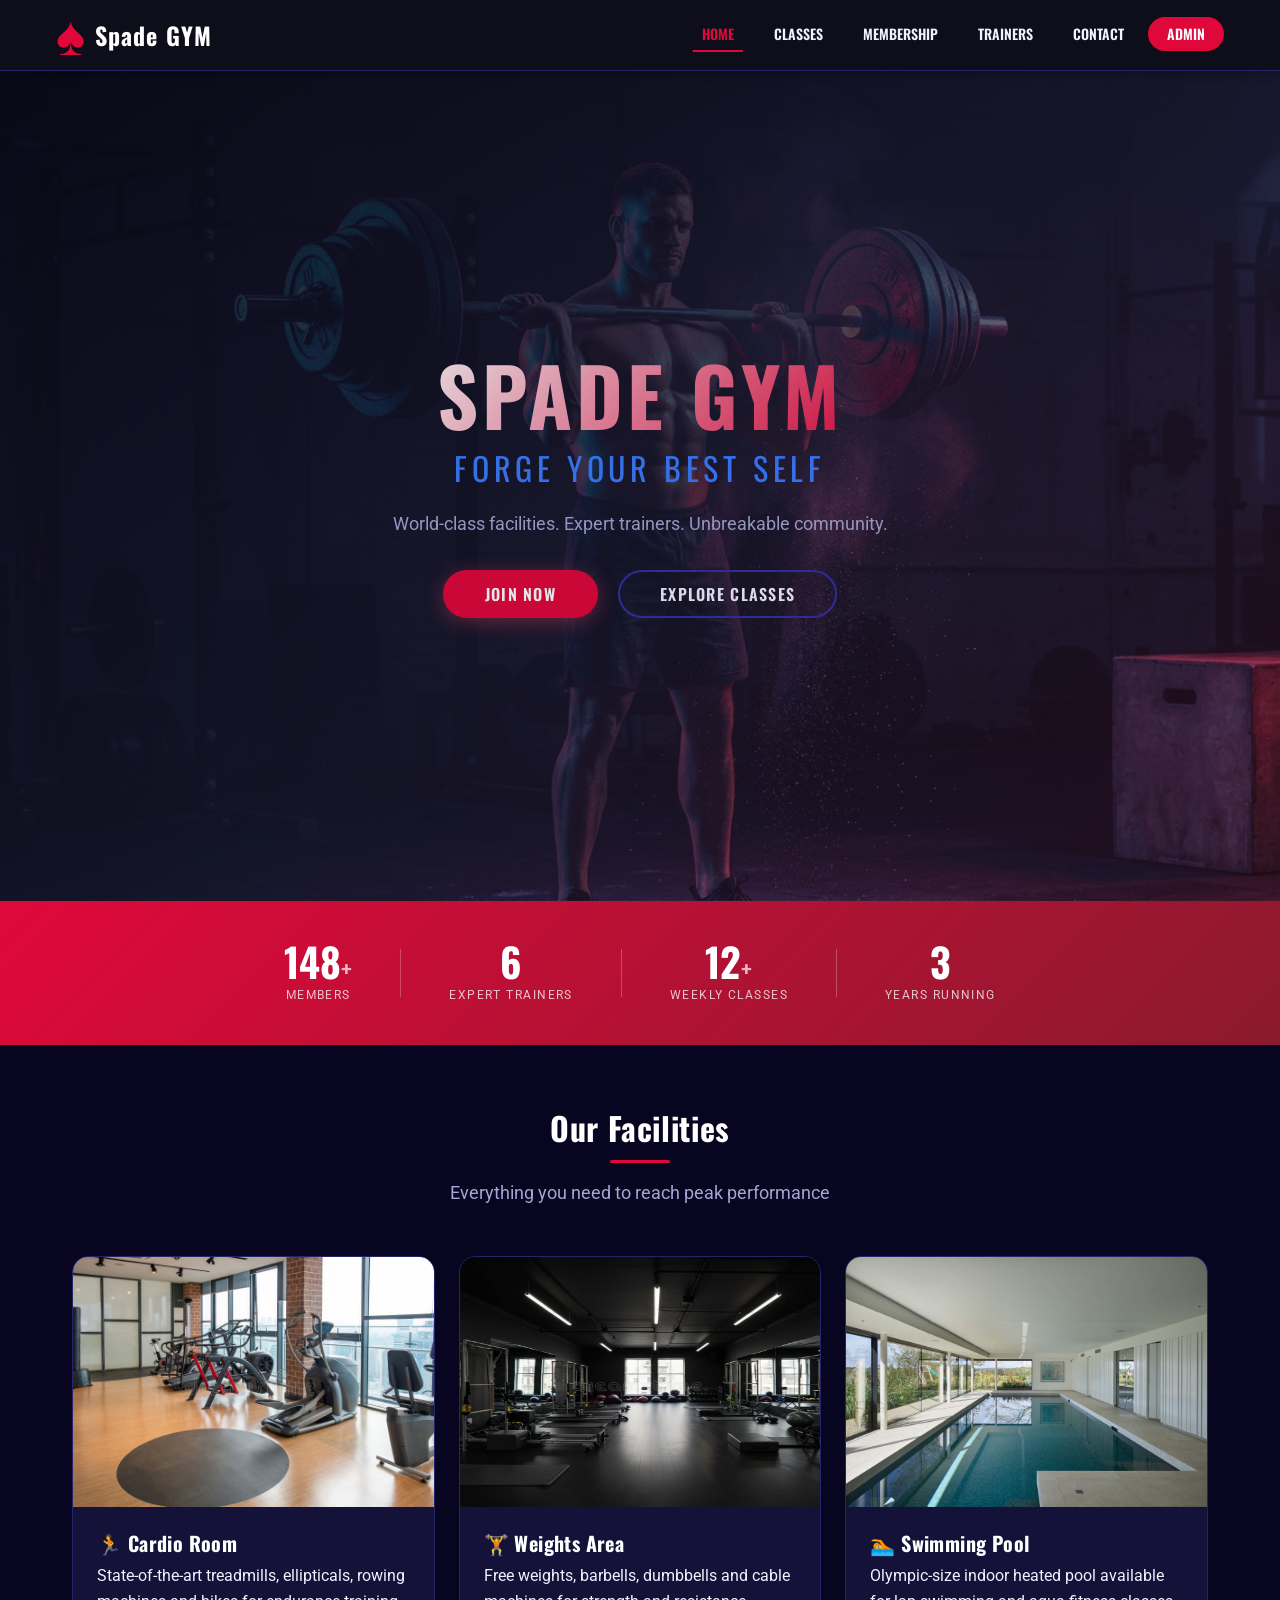
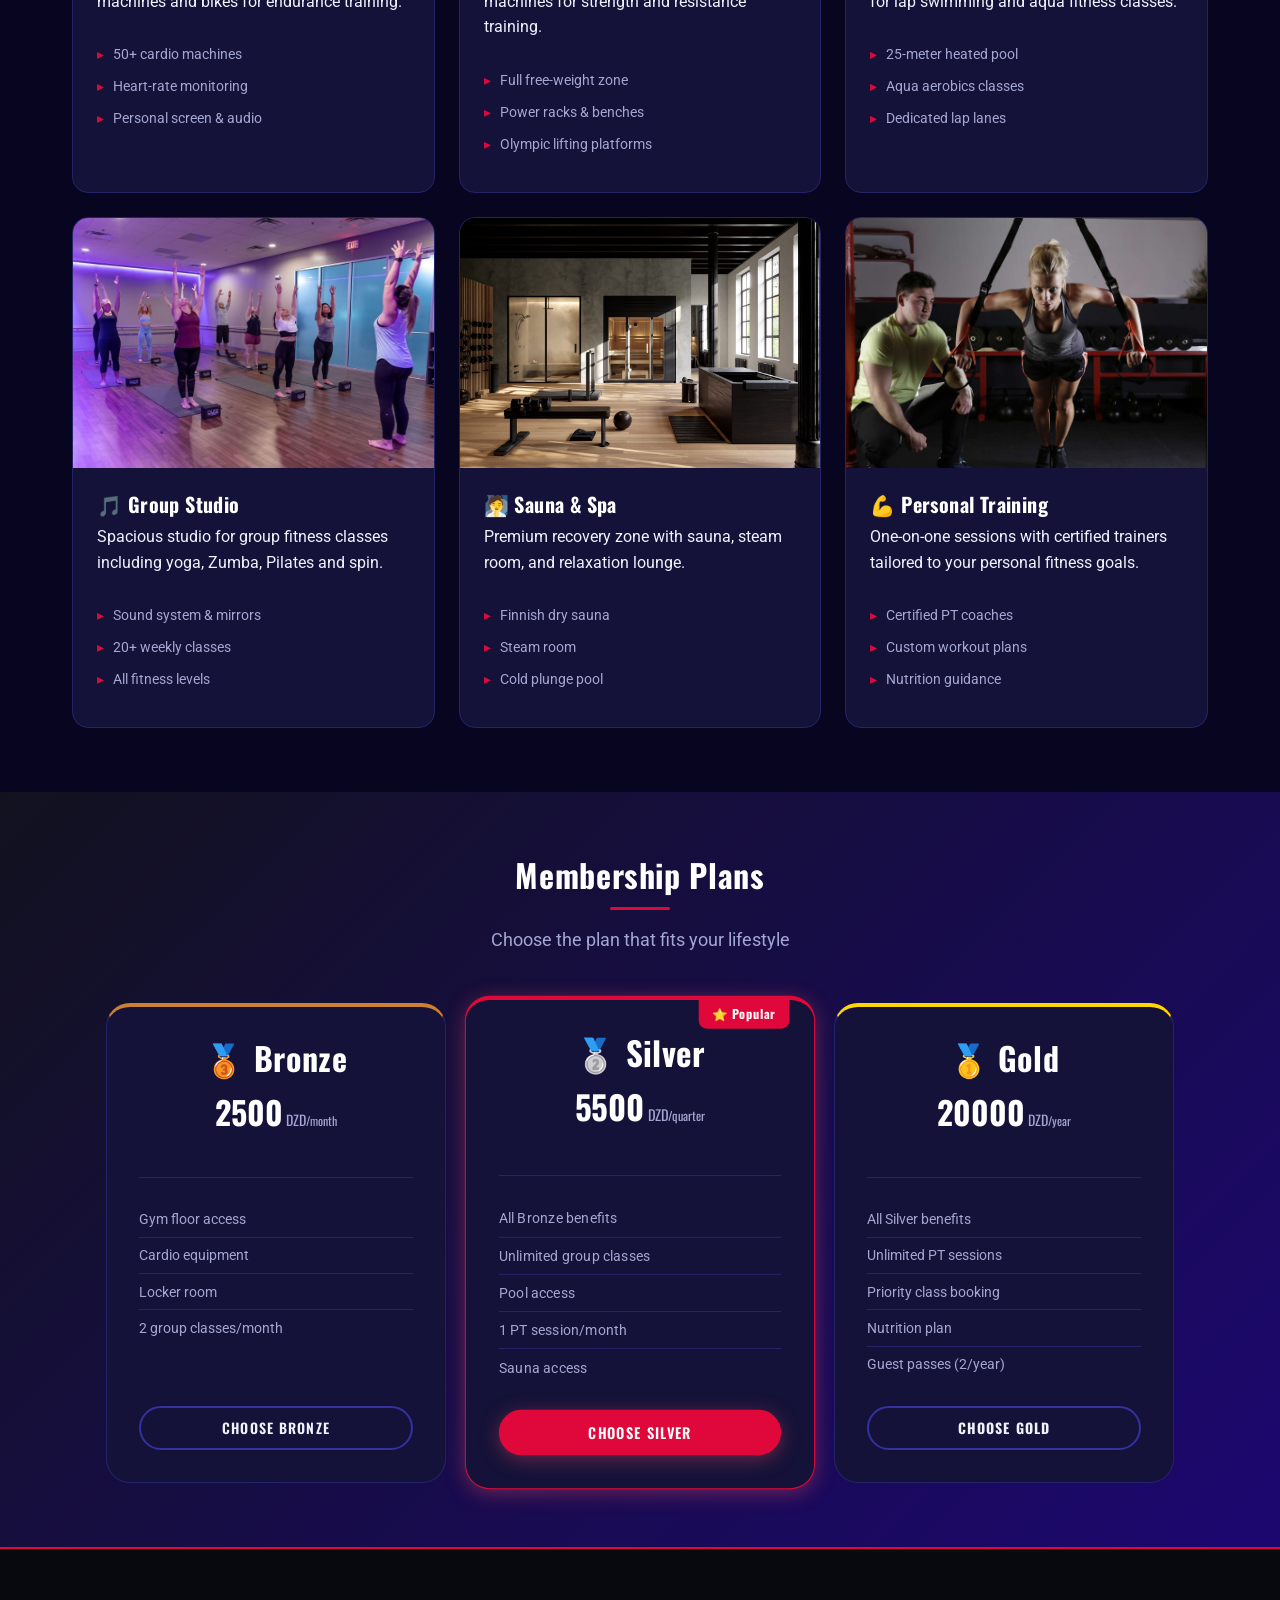
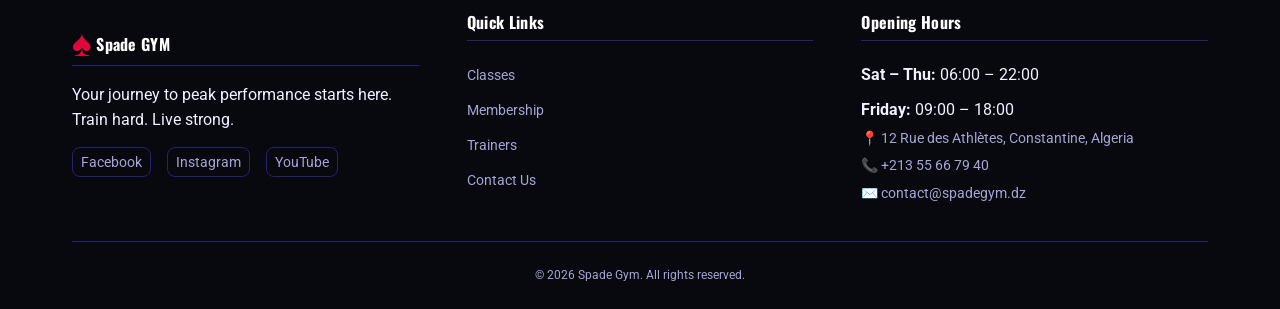
==== commit 7b1b5c78: "Add files via upload" ====
--- a/Spade Gym/index.html
+++ b/Spade Gym/index.html
@@ -175,7 +175,7 @@
           <article class="card plan-card plan-bronze">
             <div class="plan-header">
               <h3>🥉 Bronze</h3>
-              <p class="plan-price"><span class="price-amount">2,500</span> DZD<span class="price-period">/month</span></p>
+              <p class="plan-price"><span class="price-amount">2500</span> DZD<span class="price-period">/month</span></p>
             </div>
             <ul class="plan-features">
               <li>Gym floor access</li>
@@ -190,7 +190,7 @@
             <span class="recommended-badge">⭐ Popular</span>
             <div class="plan-header">
               <h3>🥈 Silver</h3>
-              <p class="plan-price"><span class="price-amount">5,500</span> DZD<span class="price-period">/quarter</span></p>
+              <p class="plan-price"><span class="price-amount">5500</span> DZD<span class="price-period">/quarter</span></p>
             </div>
             <ul class="plan-features">
               <li>All Bronze benefits</li>
@@ -205,7 +205,7 @@
           <article class="card plan-card plan-gold">
             <div class="plan-header">
               <h3>🥇 Gold</h3>
-              <p class="plan-price"><span class="price-amount">20,000</span> DZD<span class="price-period">/year</span></p>
+              <p class="plan-price"><span class="price-amount">20000</span> DZD<span class="price-period">/year</span></p>
             </div>
             <ul class="plan-features">
               <li>All Silver benefits</li>
--- a/Spade Gym/styles.css
+++ b/Spade Gym/styles.css
@@ -572,6 +572,13 @@
   padding: var(--sp-4);
   border-radius: var(--border-radius-xl);
   position: relative;
+  display: flex;
+  flex-direction: column;
+}
+
+.plan-card .btn {
+  margin-top: auto;
+  width: 100%;
 }
 
 .plan-bronze { border-top: 4px solid #cd7f32; }
@@ -941,10 +948,14 @@
 
 .trainer-card {
   text-align: center;
+  display: flex;
+  flex-direction: column;
 }
 
 .trainer-link {
-  display: block;
+  display: flex;
+  flex-direction: column;
+  flex: 1;
   color: inherit;
   padding: var(--sp-3);
 }
@@ -971,6 +982,12 @@
   transform: scale(1.05);
 }
 
+.trainer-info {
+  display: flex;
+  flex-direction: column;
+  flex: 1;
+}
+
 .trainer-name {
   font-family: var(--font-heading);
   font-size: var(--fs-lg);
@@ -996,11 +1013,18 @@
   color: var(--text-muted);
   text-align: left;
   margin-bottom: var(--sp-1);
+  flex: 1;
+  overflow: visible;
 }
 
 .trainer-contact {
   font-style: normal;
   margin-bottom: var(--sp-2);
+}
+
+.trainer-info .btn {
+  margin-top: auto;
+  align-self: center;
 }
 
 .trainer-contact a {
@@ -1170,11 +1194,7 @@
   color: var(--text-muted);
 }
 
-#cib-card{
-  zoom:4;
-  height: 50px;
-  width: 80px;;
-}
+
 
 /* ──────────────────────────────────────────────
    19. MEMBERSHIP PREVIEW (index.html)
